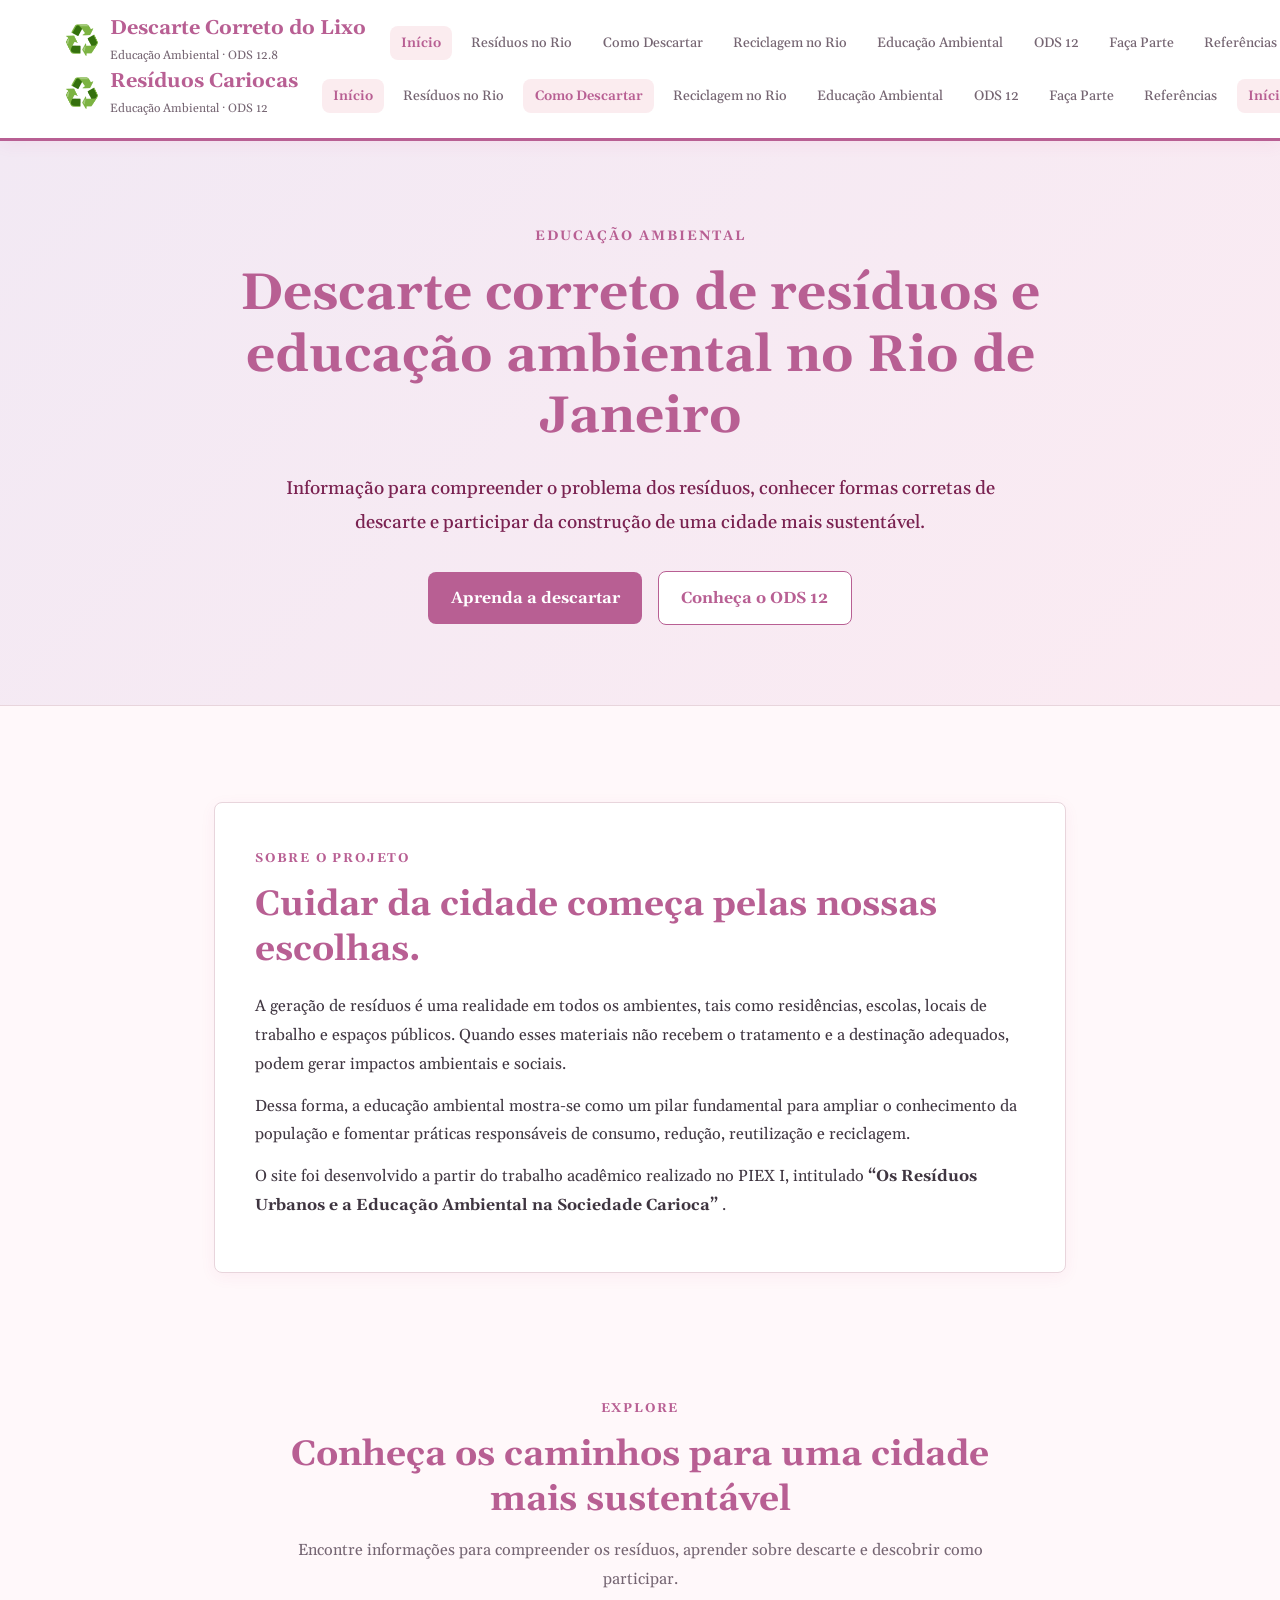
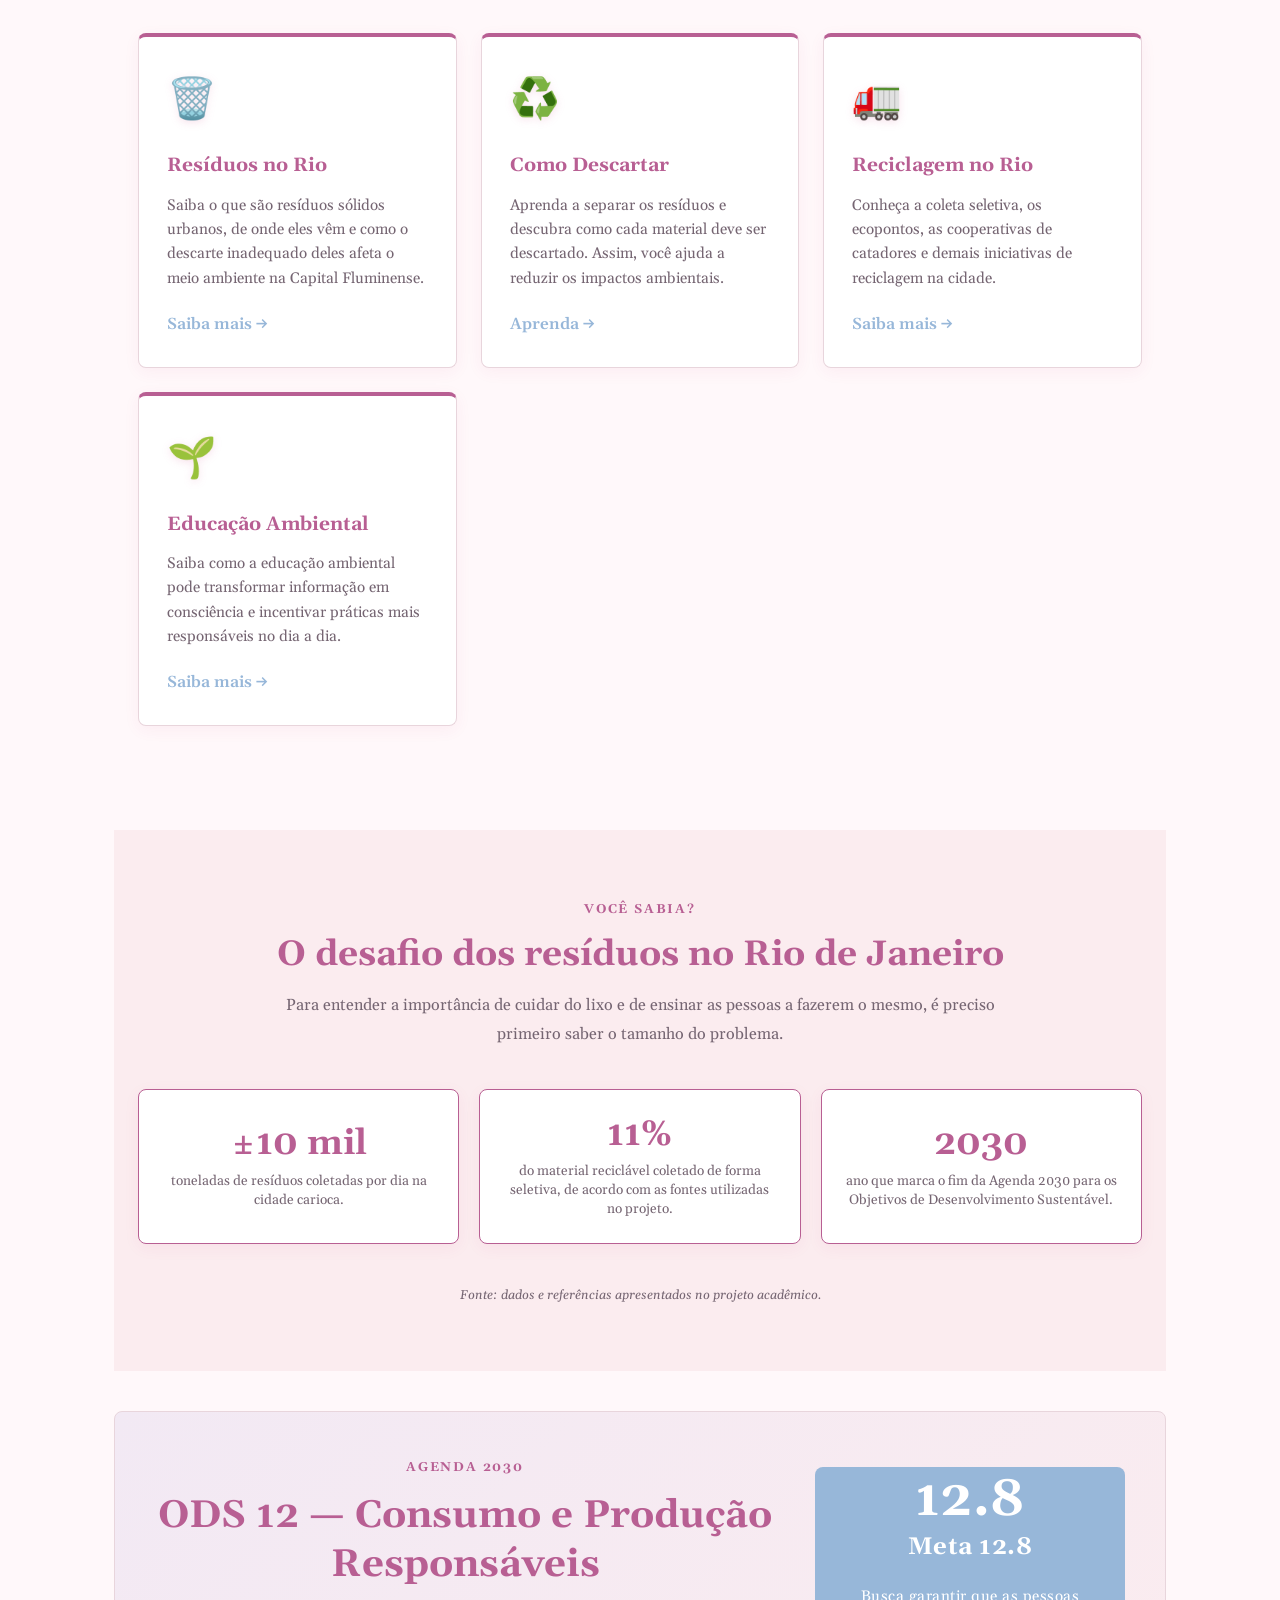
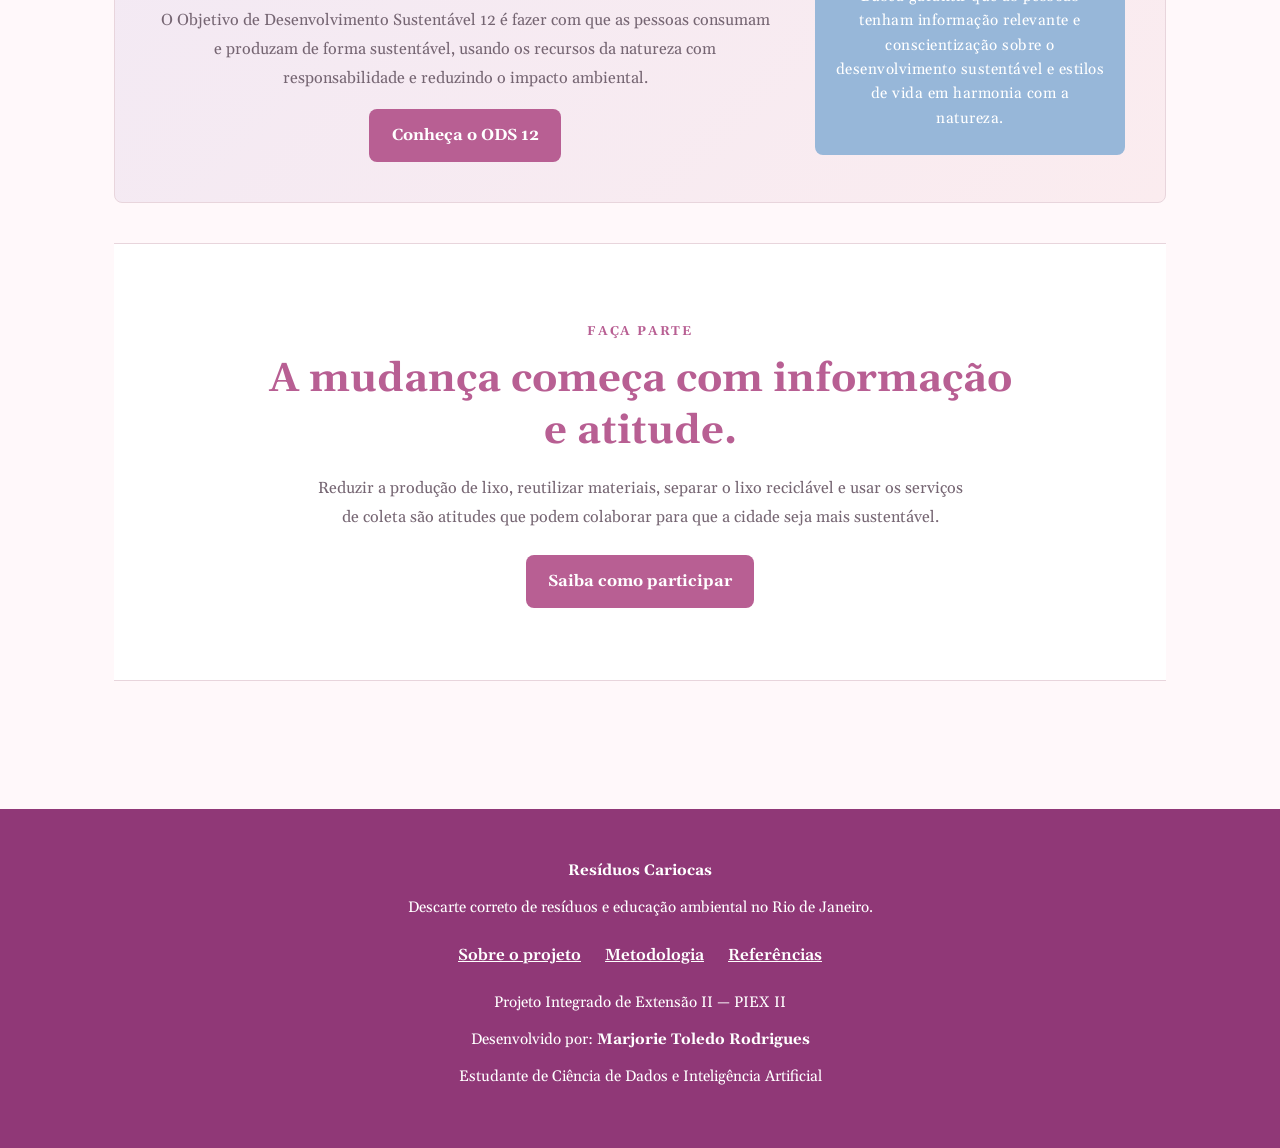
==== index.html @ 363b84ea "ok1" ====
<!DOCTYPE html>
<html lang="pt-BR">

<head>
  <meta charset="UTF-8">
  <meta name="viewport" content="width=device-width, initial-scale=1.0">

  <meta name="description"
        content="Resíduos Cariocas — informação, descarte correto, reciclagem e educação ambiental no Rio de Janeiro.">

  <title>Resíduos Cariocas | Início</title>

  <link href="https://fonts.googleapis.com/css2?family=Gelasio:ital,wght@0,400..700;1,400..700&display=swap"
        rel="stylesheet">

  <link rel="icon" type="image/png" href="favicon.png">
  <link rel="stylesheet" href="css/style.css">
</head>

<body>

  <!-- =========================
       CABEÇALHO
  ========================== -->

  <header>
  <div class="header-inner"> <!-- Essa div é obrigatória para o menu ficar na horizontal! -->
    <a href="index.html" class="logo">
      <span class="logo-icon">♻️</span>
      <div class="logo-text">
        <h1>Descarte Correto do Lixo</h1>
        <span>Educação Ambiental · ODS 12.8</span>
      </div>
    </a>
    <nav>
        <ul>
          <li><a href="index.html" class="ativo">Início</a></li>
          <li><a href="residuos-urbanos.html">Resíduos no Rio</a></li>
          <li><a href="descarte.html">Como Descartar</a></li>
          <li><a href="reciclagem-rj.html">Reciclagem no Rio</a></li>
          <li><a href="educacao-ambiental.html">Educação Ambiental</a></li>
          <li><a href="ods12.html">ODS 12</a></li>
          <li><a href="faca-parte.html">Faça Parte</a></li>
          <li><a href="referencias.html">Referências</a></li>
        </ul>
      </nav>
    </div>
  </div>

    <div class="header-inner">

      <a href="index.html" class="logo">

        <span class="logo-icon">♻️</span>

        <div class="logo-text">

          <h1>Resíduos Cariocas</h1>

          <span>
            Educação Ambiental · ODS 12
          </span>

        </div>

      </a>


      <nav>
        <ul>
          <li><a href="index.html" class="ativo">Início</a></li>
          <li><a href="residuos-urbanos.html">Resíduos no Rio</a></li>
          <li><a href="descarte.html" class="ativo">Como Descartar</a></li>
          <li><a href="reciclagem-rj.html">Reciclagem no Rio</a></li>
          <li><a href="educacao-ambiental.html">Educação Ambiental</a></li>
          <li><a href="ods12.html">ODS 12</a></li>
          <li><a href="faca-parte.html">Faça Parte</a></li>
          <li><a href="referencias.html">Referências</a></li>
          <li><a href="index.html" class="ativo">Início</a></li>
          <li><a href="residuos-urbanos.html">Resíduos no Rio</a></li>
          <li><a href="descarte.html">Como Descartar</a></li>
          <li><a href="reciclagem-rj.html">Reciclagem no Rio</a></li>
          <li><a href="educacao-ambiental.html">Educação Ambiental</a></li>
          <li><a href="ods12.html">ODS 12</a></li>
          <li><a href="faca-parte.html">Faça Parte</a></li>
          <li><a href="referencias.html">Referências</a></li>
        </ul>
      </nav>

    </div>
  </header>


  <!-- =========================
       HERO
  ========================== -->

  <section class="hero">

    <div class="hero-content">

      <span class="hero-label">
        EDUCAÇÃO AMBIENTAL
      </span>

      <h2>
        Descarte correto de resíduos
        e educação ambiental
        no Rio de Janeiro
      </h2>

      <p>
        Informação para compreender o problema dos resíduos,
        conhecer formas corretas de descarte e participar
        da construção de uma cidade mais sustentável.
      </p>

      <div class="hero-actions">

        <a href="descarte.html" class="botao">
          Aprenda a descartar
        </a>

        <a href="ods12.html" class="botao-secundario">
          Conheça o ODS 12
        </a>

      </div>

    </div>

  </section>


  <main>


    <!-- =========================
         APRESENTAÇÃO
    ========================== -->

 <section class="introducao">

  <div class="content-section">

    <span class="section-label">
      SOBRE O PROJETO
    </span>

    <h2>
      Cuidar da cidade começa pelas nossas escolhas.
    </h2>

    <p>
      A geração de resíduos é uma realidade em todos os ambientes, 
      tais como residências, escolas, locais de trabalho e espaços públicos. 
      Quando esses materiais não recebem o tratamento e a destinação adequados, 
      podem gerar impactos ambientais e sociais.
    </p>

    <p>
      Dessa forma, a educação ambiental mostra-se como um pilar fundamental para 
      ampliar o conhecimento da população e fomentar práticas responsáveis de consumo,
       redução, reutilização e reciclagem.
    </p>

    <p>
      O site foi desenvolvido a partir do trabalho acadêmico
      realizado no PIEX I, intitulado
      <strong>
        “Os Resíduos Urbanos e a Educação Ambiental na Sociedade Carioca”
      </strong>.
    </p>

  </div>

</section>


    <!-- =========================
         EXPLORE O SITE
    ========================== -->

    <section class="conteudos">

      <div class="section-heading">

        <span class="section-label">
          EXPLORE
        </span>

        <h2>
          Conheça os caminhos para uma cidade mais sustentável
        </h2>

        <p>
          Encontre informações para compreender os resíduos,
          aprender sobre descarte e descobrir como participar.
        </p>

      </div>


      <div class="cards">


        <!-- CARD 1 -->

        <article class="card">

          <div class="card-icon">
            🗑️
          </div>

          <h3>
            Resíduos no Rio
          </h3>

          <p>
            Saiba o que são resíduos sólidos urbanos, de onde eles vêm e como o 
            descarte inadequado deles afeta o meio ambiente na Capital Fluminense.
          </p>

          <a href="residuos-urbanos.html">
            Saiba mais →
          </a>

        </article>


        <!-- CARD 2 -->

        <article class="card">

          <div class="card-icon">
            ♻️
          </div>

          <h3>
            Como Descartar
          </h3>

          <p>
            Aprenda a separar os resíduos e descubra como cada material 
            deve ser descartado. Assim, você ajuda a reduzir os impactos 
            ambientais.
          </p>

          <a href="descarte.html">
            Aprenda →
          </a>

        </article>


        <!-- CARD 3 -->

        <article class="card">

          <div class="card-icon">
            🚛
          </div>

          <h3>
            Reciclagem no Rio
          </h3>

          <p>
            Conheça a coleta seletiva, os ecopontos, as cooperativas de 
            catadores e demais iniciativas de reciclagem na cidade.
          </p>

          <a href="reciclagem-rj.html">
            Saiba mais →
          </a>

        </article>


        <!-- CARD 4 -->

        <article class="card">

          <div class="card-icon">
            🌱
          </div>

          <h3>
            Educação Ambiental
          </h3>

          <p>
            Saiba como a educação ambiental pode transformar informação 
            em consciência e incentivar práticas mais responsáveis no dia a dia.
          </p>

          <a href="educacao-ambiental.html">
            Saiba mais →
          </a>

        </article>

      </div>

    </section>


    <!-- =========================
         VOCÊ SABIA?
    ========================== -->

    <section class="dados">

  <div class="section-heading">

    <span class="section-label">
      VOCÊ SABIA?
    </span>

    <h2>
      O desafio dos resíduos no Rio de Janeiro
    </h2>

    <p>
      Para entender a importância de cuidar do lixo e de ensinar as 
      pessoas a fazerem o mesmo, é preciso primeiro saber o tamanho do problema.
    </p>

  </div>


  <div class="info-grid">

    <div class="info-item">

      <span class="numero">
        ±10 mil
      </span>

      <span class="rotulo">
        toneladas de resíduos coletadas por dia
        na cidade carioca.
      </span>

    </div>


    <div class="info-item">

      <span class="numero">
        11%
      </span>

      <span class="rotulo">
        do material reciclável coletado de forma seletiva, 
        de acordo com as fontes utilizadas no projeto.
      </span>

    </div>


    <div class="info-item">

      <span class="numero">
        2030
      </span>

      <span class="rotulo">
        ano que marca o fim da Agenda 2030 para os Objetivos 
        de Desenvolvimento Sustentável.
      </span>

    </div>

  </div>


  <p class="fonte-dados">
    Fonte: dados e referências apresentados no projeto acadêmico.
  </p>

    </section>


    <!-- =========================
         ODS 12
    ========================== -->

    <section class="ods-section">

  <div class="ods-content">

    <div class="ods-text">

      <span class="section-label">
        AGENDA 2030
      </span>

      <h2>
        ODS 12 — Consumo e Produção Responsáveis
      </h2>

      <p>
        O Objetivo de Desenvolvimento Sustentável 12 é fazer com que as 
        pessoas consumam e produzam de forma sustentável, usando os recursos 
        da natureza com responsabilidade e reduzindo o impacto ambiental.
      </p>

      <a href="ods12.html" class="botao">
        Conheça o ODS 12
      </a>

    </div>


    <div class="ods-meta">

      <span class="numero-meta">
        12.8
      </span>

      <h3>
        Meta 12.8
      </h3>

      <p>
        Busca garantir que as pessoas tenham informação
        relevante e conscientização sobre o desenvolvimento
        sustentável e estilos de vida em harmonia com a natureza.
      </p>

    </div>

  </div>

    </section>


    <!-- =========================
         CHAMADA PARA AÇÃO
    ========================== -->

    <section class="chamada">

  <span class="section-label">
    FAÇA PARTE
  </span>

  <h2>
    A mudança começa com informação e atitude.
  </h2>

  <p>
    Reduzir a produção de lixo, reutilizar materiais, 
    separar o lixo reciclável e usar os serviços de coleta 
    são atitudes que podem colaborar para que a cidade seja mais sustentável.
  </p>

  <a href="faca-parte.html" class="botao">
    Saiba como participar
  </a>

    </section>


  </main>


  <!-- =========================
       RODAPÉ
  ========================== -->

  <footer id="rodape-marjorie-unidombosco">

    <p>
      <strong>Resíduos Cariocas</strong>
    </p>

    <p>
      Descarte correto de resíduos e educação ambiental
      no Rio de Janeiro.
    </p>

    <div class="footer-links">

      <a href="sobre.html">
        Sobre o projeto
      </a>

      <a href="metodologia.html">
        Metodologia
      </a>

      <a href="referencias.html">
        Referências
      </a>

    </div>

    <p>
      Projeto Integrado de Extensão II — PIEX II
    </p>

    <p>
      Desenvolvido por:
      <strong>Marjorie Toledo Rodrigues</strong>
    </p>

    <p>
      Estudante de Ciência de Dados e Inteligência Artificial
    </p>

  </footer>


</body>

</html>
---- css/style.css ----
/* Resíduos Cariocas — Educação Ambiental & ODS 12.8 */

:root {
  --bg-principal: #FFF8FA;          
  --bg-alternativo: #F5E9EE;        
  --rosa-suave: #FBECEF;            
  --branco: #ffffff;
  --texto-principal: #3F3540;        
  --texto-secundario: #756572;       
  --rosa-tech: #b85f93;              
  --azul-dados: #97b7d9;             
  --borda-suave: #E8D5DC;            
  --fonte: "Gelasio", "Times New Roman", Times, Georgia, serif;
  --sombra: 0 4px 16px rgba(209, 59, 125, 0.06); 
  --raio: 8px;                                   
}

/* ==========================================================================
   2. RESET GLOBAL & REGRAS TIPOGRÁFICAS
   ========================================================================== */
*, *::before, *::after {
  box-sizing: border-box;
  margin: 0;
  padding: 0;
}

html {
  scroll-behavior: smooth;
}

body, h1, h2, h3, h4, h5, h6, p, a, span, li, td, th, caption, strong {
  font-family: var(--fonte) !important;
  color: var(--texto-principal);
}

body {
  line-height: 1.8;
  background: var(--bg-principal);
}

/* ==========================================================================
   3. HEADER & NAVEGAÇÃO HORIZONTAL COLORIDA
   ========================================================================== */
header {
  background-color: var(--branco);
  padding: 1rem 0;
  position: sticky;
  top: 0;
  z-index: 1000;
  border-bottom: 3px solid var(--rosa-tech) !important; 
  box-shadow: var(--sombra);
  width: 100%;
}

.header-inner {
  max-width: 1200px;
  margin: 0 auto;
  padding: 0 1.5rem;
  display: flex !important;       
  flex-direction: row !important;  
  align-items: center !important;
  justify-content: space-between !important;
  gap: 1.5rem;
}

.logo {
  display: flex !important;
  flex-direction: row !important;
  align-items: center !important;
  gap: 0.6rem;
  text-decoration: none;
  flex-shrink: 0;                  
}

.logo-icon {
  font-size: 1.8rem;
  line-height: 1;
}

.logo-text h1 {
  font-size: 1.25rem;
  font-weight: 700;
  line-height: 1.2;
  margin: 0;
  color: var(--rosa-tech) !important;
}

.logo-text span {
  font-size: 0.75rem;
  color: var(--texto-secundario) !important;
  margin: 0;
}

nav ul {
  list-style: none !important;
  display: flex !important;        
  flex-direction: row !important;  
  align-items: center !important;
  flex-wrap: nowrap !important;    
  gap: 0.5rem;                     
}

nav a {
  text-decoration: none !important;
  font-weight: 500;
  font-size: 0.85rem;              
  color: var(--texto-secundario) !important;
  padding: 0.5rem 0.7rem;
  border-radius: var(--raio);
  white-space: nowrap !important;  
  transition: all 0.2s ease-in-out;
}

nav a:hover, nav a.ativo {
  color: var(--rosa-tech) !important;
  background-color: var(--rosa-suave) !important; 
  font-weight: 600;
}

/* ==========================================================================
   4. HERO GRADIENTE & ESTRUTURA PRINCIPAL
   ========================================================================== */
.hero {
  /* Mescla um fundo rosa translúcido com a foto da praia poluída */
  background: linear-gradient(
    rgba(242, 233, 244, 0.85), 
    rgba(251, 235, 242, 0.85)
  ), url('../hero.jpg') center/cover no-repeat;
  border-bottom: 1px solid var(--borda-suave);
  padding: 5rem 1.5rem;
  text-align: center;
}
/* Ajuste de contraste e legibilidade para a seção Hero */
section.hero.hero-educacao h2 {
    color: var(--rosa-tech) !important;
    -webkit-text-fill-color: var(--rosa-tech) !important;
    text-shadow: none !important;
    filter: none !important;
}

section.hero.hero-educacao p,
section.hero.hero-educacao span {
    color: #8C3061 !important; /* Tom framboesa escuro, mais alegre e nítido */
    -webkit-text-fill-color: #8C3061 !important;
    text-shadow: none !important;
    filter: none !important; /* Remove o sombreado fantasma */
    font-size: 1.15rem !important;
    font-weight: 500 !important;
    margin-top: 15px !important;
}

/* Ajustes de tamanho e espaçamento para o parágrafo secundário */
section.hero.hero-educacao p {
    font-size: 1.25rem !important;
    font-weight: 600 !important; /* Deixa a letra mais espessa/negrito para destacar no fundo */
    text-shadow: 2px 2px 4px rgba(0, 0, 0, 0.9) !important; /* Sombra projetada mais forte */
    margin-top: 20px !important;
}

.hero h2 {
  color: var(--rosa-tech) !important;
  font-size: clamp(2rem, 4.5vw, 3rem);
  line-height: 1.2;
  max-width: 850px;
  margin: 0 auto 1.5rem;
}


.hero p {
  max-width: 760px;
  margin: 0 auto 2.2rem;
  color: var(--texto-secundario) !important;
  font-size: 1.08rem;
  line-height: 1.8;
}

section.hero p {
  text-shadow: none !important;
  color: #7A2251 !important;
  -webkit-text-fill-color: #7A2251 !important;
  font-size: 1.15rem !important;
  font-weight: 500 !important;
}

.ods-badge {
  display: inline-flex;
  align-items: center;
  gap: 0.5rem;
  background: var(--branco);
  color: var(--azul-dados) !important;
  padding: 0.5rem 1.25rem;
  border-radius: var(--raio);
  font-weight: 600;
  font-size: 0.9rem;
  box-shadow: var(--sombra);
  border: 1px solid var(--rosa-tech); 
}

/* Layout */
main {
  max-width: 1100px;
  margin: 0 auto;
  padding: 2.5rem 1.5rem 4rem;
}

.page-title {
  font-size: clamp(1.5rem, 3vw, 2rem);
  color: var(--rosa-tech) !important;
  margin-bottom: 0.5rem;
  border-left: 5px solid var(--azul-dados) !important; 
  padding-left: 1rem;
}

.page-subtitle {
  color: var(--texto-secundario) !important;
  margin-bottom: 2rem;
  font-size: 1.05rem;
  font-style: italic;
}

/* ==========================================================================
   5. CARDS GERAIS COLORIDOS
   ========================================================================== */
.cards {
  display: grid !important;
  grid-template-columns: repeat(auto-fit, minmax(240px, 1fr)) !important;
  gap: 1.5rem !important;
  margin: 2.5rem 0 !important;
}

.card {
  background-color: var(--branco) !important;
  border-radius: var(--raio) !important;
  padding: 1.75rem !important;
  box-shadow: var(--sombra) !important;
  border: 1px solid var(--borda-suave) !important;
  border-top: 4px solid var(--rosa-tech) !important; 
  display: flex !important;
  flex-direction: column !important;
  justify-content: space-between !important;
  transition: transform 0.2s ease, box-shadow 0.2s ease !important;
}

.card:hover {
  transform: translateY(-4px) !important;
  box-shadow: 0 8px 24px rgba(209, 59, 125, 0.12) !important; 
}

.card-icon {
  font-size: 2.5rem !important;
  margin-bottom: 0.75rem !important;
  display: block !important;
  filter: drop-shadow(0 2px 4px rgba(209, 59, 125, 0.15));
}

.card h3 {
  color: var(--rosa-tech) !important;
  margin-bottom: 0.6rem !important;
  font-size: 1.2rem !important;
  font-weight: 700 !important;
}

.card p {
  font-size: 0.95rem !important;
  margin-bottom: 1.2rem !important;
  color: var(--texto-secundario) !important;
  line-height: 1.6 !important;
}

.card a {
  color: var(--azul-dados) !important;
  font-weight: 600 !important;
  text-decoration: none !important;
  margin-top: auto !important; 
}

.card a:hover {
  text-decoration: underline !important;
}

.content-section {
  background-color: var(--branco) !important;
  border-radius: var(--raio) !important;
  padding: 2.5rem !important;
  margin-bottom: 2.5rem !important;
  box-shadow: var(--sombra) !important;
  border: 1px solid var(--borda-suave) !important;
}

.content-section:nth-of-type(even) {
  background-color: var(--rosa-suave) !important; 
}

.content-section h3 {
  color: var(--azul-dados) !important; 
  margin: 1.5rem 0 0.75rem !important;
  font-size: 1.25rem !important;
  font-weight: 700 !important;
}

.content-section h3:first-child {
  margin-top: 0 !important;
}

.content-section p, .content-section li {
  margin-bottom: 0.8rem !important;
  color: var(--texto-principal) !important;
}

.content-section ul, .content-section ol {
  margin-left: 1.5rem !important;
  margin-bottom: 1rem !important;
}

.highlight-box {
  background: linear-gradient(90deg, var(--bg-alternativo) 0%, var(--branco) 100%) !important;
  border-left: 4px solid var(--rosa-tech) !important;
  padding: 1.25rem 1.5rem !important;
  border-radius: 0 var(--raio) var(--raio) 0 !important;
  margin: 1.5rem 0 !important;
  font-style: italic !important;
}

.highlight-box strong {
  color: var(--rosa-tech) !important;
}

/* ==========================================================================
   6. PAINÉIS DE CIÊNCIA DE DADOS (info-grid)
   ========================================================================== */
.info-grid {
  display: grid !important;
  grid-template-columns: repeat(auto-fit, minmax(220px, 1fr)) !important;
  gap: 1.25rem !important;
  margin: 2.5rem 0 !important;
}

.info-item {
  background-color: var(--branco) !important;
  padding: 1.5rem !important;
  border-radius: var(--raio) !important;
  border: 1px solid var(--rosa-tech) !important; 
  box-shadow: var(--sombra) !important;
  text-align: center !important;
  display: flex !important;
  flex-direction: column !important;
  justify-content: center !important;
}

.info-item .numero {
  font-size: 2.2rem !important;
  font-weight: 700 !important;
  color: var(--rosa-tech) !important; 
  display: block !important;
  line-height: 1.2 !important;
  margin-bottom: 0.4rem !important;
}

.info-item .rotulo {
  font-size: 0.85rem !important;
  color: var(--texto-secundario) !important;
  line-height: 1.4 !important;
}

.ods-section {
  background: linear-gradient(135deg, #f2e9f4 0%, var(--rosa-suave) 100%) !important;
  color: var(--texto-principal) !important;
  border: 1px solid var(--borda-suave) !important;
  border-radius: var(--raio) !important;
  padding: 2.5rem !important;
  margin: 2.5rem 0 !important;
  text-align: center !important;
}

.ods-section h3 {
  color: var(--rosa-tech) !important;
  font-size: 1.5rem !important;
  margin-bottom: 1rem !important;
  font-weight: 700 !important;
}

.ods-section p {
  max-width: 700px !important;
  margin: 0 auto 1rem !important;
  color: var(--texto-secundario) !important;
}

.ods-meta {
  display: inline-block !important;
  background-color: var(--azul-dados) !important; 
  color: var(--branco) !important;        
  padding: 0.5rem 1.25rem !important;
  border-radius: var(--raio) !important;  
  font-weight: 700 !important;
  font-size: 0.9rem !important;
  letter-spacing: 0.5px !important;
  margin-top: 0.5rem !important;
}

/* ==========================================================================
   7. COMPONENTES ACADÊMICOS AVANÇADOS
   ========================================================================== */
.secao-academica {
  padding: 40px 0;
  max-width: 100%;
}

.secao-academica h2 {
  color: var(--rosa-tech) !important;
  font-size: 1.5rem;
  border-bottom: 1px solid var(--borda-academica);
  padding-bottom: 8px;
  margin-bottom: 15px;
}

.secao-academica p {
  text-align: justify;
  text-indent: 2em;
}

.tabela-container { margin: 25px 0; }

table {
  width: 100%;
  border-collapse: collapse;
 background-color: var(--branco);
  box-shadow: var(--sombra);
  border: 1px solid var(--borda-suave);
}

caption {
  font-style: italic;
  text-align: left;
  margin-bottom: 8px;
  font-size: 0.9rem;
  color: var(--texto-secundario) !important;
}

th {
  background-color: var(--rosa-tech) !important;
  color: var(--branco) !important;
  padding: 12px 15px;
  font-size: 0.9rem;
  text-transform: uppercase;
}

td {
  padding: 12px 15px;
  border-bottom: 1px solid var(--borda-suave);
  font-size: 0.95rem;
}

tr:nth-child(even) { 
  background-color: var(--bg-principal); 
}

.fonte-academica {
  display: block;
  font-size: 0.85rem;
  color: var(--texto-secundario) !important;
  margin-top: 8px;
  font-style: italic;
}

.cards-intervencao {
  display: grid;
  grid-template-columns: repeat(auto-fit, minmax(250px, 1fr));
  gap: 20px;
  margin-top: 25px;
}

.card-proposta {
  background-color: var(--branco);
  border: 1px solid var(--borda-suave);
  border-top: 4px solid var(--azul-dados) !important;
  padding: 22px;
  border-radius: var(--raio);
  position: relative;
  box-shadow: var(--sombra);
}

.card-numero {
  font-size: 2.2rem;
  font-weight: 800;
  color: rgba(16, 102, 204, 0.12) !important;
  position: absolute;
  top: 10px;
  right: 15px;
  user-select: none;
}

.card-proposta h4, 
.card-proposta h3 {
  color: var(--rosa-tech) !important;
  font-size: 1.15rem;
  font-weight: 700;
  margin-top: 0;
  margin-bottom: 10px;
  line-height: 1.3;
}

.card-proposta p {
  color: var(--texto-secundario) !important;
  font-size: 0.95rem;
  text-indent: 0;
  line-height: 1.6;
  margin: 0;
}

/* ==========================================================================
   8. MATRIZ DE LIXEIRAS COM IMAGENS (Visual Clean Otimizado)
   ========================================================================== */
.lixeiras-container-tech {
  display: grid;
  grid-template-columns: repeat(auto-fit, minmax(280px, 1fr));
  gap: 1.25rem;
  margin: 2rem 0;
}

.card-lixeira {
  background-color: var(--branco);
  border: 1px solid var(--borda-suave);
  border-radius: var(--raio);
  padding: 1.25rem;
  box-shadow: var(--sombra);
  transition: all 0.2s ease-in-out;
}

.card-lixeira:hover {
  transform: translateY(-3px);
  box-shadow: 0 6px 16px rgba(162, 75, 122, 0.06);
}

.lixeira-corpo {
  display: flex;
  align-items: center;
  justify-content: space-between;
  gap: 1rem;
  width: 100%;
}

.lixeira-texto {
  display: flex;
  flex-direction: column;
  gap: 0.4rem;
  flex: 1;
}

.lixeira-header {
  display: flex;
  align-items: center;
  gap: 0.6rem;
}

.lixeira-header h4 {
  font-size: 1.1rem;
  font-weight: 700;
  margin: 0;
  color: var(--texto-principal) !important;
}

.lixeira-descricao {
  font-size: 0.9rem;
  line-height: 1.5;
  color: var(--texto-secundario) !important;
  margin: 0;
}

.badge-cor {
  width: 12px;
  height: 12px;
  border-radius: 50%;
  display: inline-block;
  flex-shrink: 0;
}

.lixeira-img {
  width: 45px;
  height: 45px;
  object-fit: contain;
  flex-shrink: 0;
}

/* Cores das Bordas Laterais de Metadados Mapeados */
.border-vermelha   { border-left: 5px solid #c1121f !important; }
.bg-vermelha       { background-color: #c1121f; }

.border-verde      { border-left: 5px solid #19583c !important; }
.bg-verde          { background-color: #19583c; }

.border-amarela    { border-left: 5px solid #e0c21b !important; }
.bg-amarela        { background-color: #f4de63; }

.border-azul       { border-left: 5px solid #0076b6 !important; }
.bg-azul           { background-color: #0076b6; }

.border-marrom     { border-left: 5px solid #463024 !important; }
.bg-marrom         { background-color: #463024; }

.border-laranja    { border-left: 5px solid #fc5f21 !important; }
.bg-laranja        { background-color: #fc5f21; }

.border-infectante { border-left: 5px solid #9e9ba6 !important; }
.bg-infectante     { background-color: #d1ced7; }

.border-nao        { border-left: 5px solid #495057 !important; }
.bg-nao            { background-color: #adb5bd; }

/* ==========================================================================
   9. REFERÊNCIAS E SUPER RODAPÉ (Contraste Máximo)
   ========================================================================== */
.referencias-abnt ul { 
  list-style: none !important; 
  padding: 0; 
  margin: 20px 0; 
}

.referencias-abnt li {
  font-size: 0.95rem;
  line-height: 1.5;
  text-align: left;
  margin-bottom: 1.5rem;
  color: var(--texto-principal) !important;
}

body footer, 
html body footer, 
main + footer, 
div + footer, 
footer, 
footer p, 
footer p *, 
footer a, 
footer strong {
  color: #ffffff !important;
  -webkit-text-fill-color: #ffffff !important;
}

footer {
  background-color: var(--rosa-tech) !important;
  text-align: center;
  padding: 3rem 1.5rem;
  margin-top: 4rem;
  width: 100%;
  display: block;
}

footer p { 
  font-size: 0.95rem !important; 
  margin-bottom: 0.6rem !important; 
}

footer a { 
  text-decoration: underline !important; 
  font-weight: 600; 
  display: inline-block; 
}

footer a:hover { 
  opacity: 0.85 !important; 
}

/* ==========================================================================
   10. RESPONSIVIDADE E ADAPTAÇÃO DE DISPOSITIVOS
   ========================================================================== */
@media (max-width: 992px) {
  .header-inner { 
    flex-direction: column !important; 
    text-align: center; 
    gap: 1rem; 
  }
  
  nav ul { 
    flex-wrap: wrap !important; 
    justify-content: center !important; 
    gap: 0.5rem; 
  }
}

@media (max-width: 600px) {
  .hero { 
    padding: 3rem 1rem; 
  }
  
  .content-section { 
    padding: 1.5rem; 
  }
}
/* ==========================================================================
   BLINDAGEM DO RODAPÉ CONJUNTO (Marjorie - Unidombosco)
   ========================================================================== */
#rodape-marjorie-unidombosco {
  background-color: #903877 !important; /* Seu Rosa Magenta Digital de destaque <3 */
  text-align: center !important;
  padding: 3rem 1.5rem !important;
  margin-top: 4rem !important;
  width: 100% !important;
  display: block !important;
  clear: both !important;
  box-sizing: border-box !important;
}

/* Força absolutamente todos os textos internos a ficarem brancos e legíveis */
#rodape-marjorie-unidombosco,
#rodape-marjorie-unidombosco p,
#rodape-marjorie-unidombosco strong,
#rodape-marjorie-unidombosco a,
#rodape-marjorie-unidombosco * {
  color: #ffffff !important;
  -webkit-text-fill-color: #ffffff !important;
  font-family: "Gelasio", "Times New Roman", serif !important;
}

#rodape-marjorie-unidombosco p.linha-footer {
  font-size: 0.95rem !important;
  margin-bottom: 0.6rem !important;
  line-height: 1.4 !important;
}

#rodape-marjorie-unidombosco a {
  text-decoration: underline !important;
  font-weight: 600 !important;
  display: inline-block !important;
}

#rodape-marjorie-unidombosco a:hover {
  opacity: 0.85 !important;
}
/* ========================= HERO ========================= */

.hero {
  background: linear-gradient(
    135deg,
    #f2e9f4 0%,
    #fbebf2 100%
  );

  border-bottom: 1px solid var(--borda-suave);

  padding: 5rem 1.5rem;

  text-align: center;
}

.hero-content {
  max-width: 850px;
  margin: 0 auto;
}

.hero-label {
  display: inline-block;

  color: var(--rosa-tech);

  font-size: 0.85rem;
  font-weight: 700;

  letter-spacing: 2px;

  margin-bottom: 1rem;
}

.hero h2 {
  color: var(--rosa-tech) !important;

  font-size: clamp(2rem, 5vw, 3.2rem);

  line-height: 1.2;

  max-width: 850px;

  margin: 0 auto 1.5rem;
}

.hero p {
  max-width: 720px;

  margin: 0 auto 2rem;

  color: var(--texto-secundario) !important;

  font-size: 1.1rem;
}


/* =========================
   BOTÕES
========================= */

.hero-actions {
  display: flex;

  justify-content: center;

  align-items: center;

  gap: 1rem;

  flex-wrap: wrap;
}

.botao {
  display: inline-block;

  background-color: var(--rosa-tech);

  color: var(--branco) !important;

  padding: 0.75rem 1.4rem;

  border-radius: var(--raio);

  font-weight: 700;

  text-decoration: none;

  transition: all 0.2s ease;
}

.botao:hover {
  background-color: #a94f83;

  transform: translateY(-2px);

  box-shadow: var(--sombra);
}

.botao-secundario {
  display: inline-block;

  background-color: var(--branco);

  color: var(--rosa-tech) !important;

  padding: 0.75rem 1.4rem;

  border-radius: var(--raio);

  border: 1px solid var(--rosa-tech);

  font-weight: 700;

  text-decoration: none;

  transition: all 0.2s ease;
}

.botao-secundario:hover {
  background-color: var(--rosa-suave);

  transform: translateY(-2px);
}


/* =========================
   INTRODUÇÃO
========================= */

.introducao {
  max-width: 900px;

  margin: 0 auto;

  padding: 3.5rem 1.5rem 1rem;
}

.introducao .content-section {
  margin-bottom: 0;
}

.section-label {
  display: inline-block;

  color: var(--rosa-tech);

  font-size: 0.8rem;

  font-weight: 700;

  letter-spacing: 1.8px;

  margin-bottom: 0.7rem;
}

.introducao h2 {
  color: var(--rosa-tech);

  font-size: clamp(1.6rem, 3vw, 2.2rem);

  line-height: 1.3;

  margin-bottom: 1.2rem;
}


/* =========================
   SEÇÕES
========================= */

.conteudos,
.dados {
  max-width: 1100px;

  margin: 0 auto;

  padding: 4rem 1.5rem;
}

.section-heading {
  text-align: center;

  max-width: 750px;

  margin: 0 auto 2.5rem;
}

.section-heading h2 {
  color: var(--rosa-tech);

  font-size: clamp(1.6rem, 3vw, 2.2rem);

  line-height: 1.3;

  margin-bottom: 0.8rem;
}

.section-heading p {
  color: var(--texto-secundario);

  font-size: 1rem;
}


/* =========================
   CARDS — NOVA INÍCIO
========================= */

.cards {
  display: grid;

  grid-template-columns: repeat(
    4,
    minmax(0, 1fr)
  );

  gap: 1.5rem;

  margin: 0;
}

.card {
  min-height: 310px;
}

.card-icon {
  font-size: 2.5rem;

  margin-bottom: 0.8rem;
}

.card h3 {
  color: var(--rosa-tech) !important;
}

.card p {
  flex-grow: 1;
}


/* =========================
   DADOS
========================= */

.dados {
  background-color: var(--rosa-suave);

  max-width: none;

  padding-left: max(
    1.5rem,
    calc((100% - 1100px) / 2)
  );

  padding-right: max(
    1.5rem,
    calc((100% - 1100px) / 2)
  );
}

.dados .section-heading {
  margin-bottom: 2rem;
}

.fonte-dados {
  text-align: center;

  color: var(--texto-secundario);

  font-size: 0.8rem;

  font-style: italic;

  margin-top: 1rem;
}


/* =========================
   ODS 12
========================= */

.ods-section {
  max-width: 1100px;

  margin: 4rem auto;

  padding: 2.5rem 1.5rem;

  background: linear-gradient(
    135deg,
    #f2e9f4 0%,
    var(--rosa-suave) 100%
  );

  border: 1px solid var(--borda-suave);

  border-radius: var(--raio);
}

.ods-content {
  display: grid;

  grid-template-columns: 2fr 1fr;

  gap: 2.5rem;

  align-items: center;
}

.ods-text h2 {
  color: var(--rosa-tech);

  font-size: clamp(1.7rem, 3vw, 2.4rem);

  line-height: 1.3;

  margin-bottom: 1rem;
}

.ods-text p {
  color: var(--texto-secundario);

  max-width: 700px;

  margin-bottom: 1.5rem;
}

/* =========================
   CARD META 12.8 — CONTRASTE
========================= */

.ods-meta p {
  color: #ffffff !important;
  font-size: 0.95rem;
  font-weight: 400;
  line-height: 1.6;
}

.ods-meta .numero-meta {
  color: #ffffff !important;
  font-size: 3.2rem;
  font-weight: 700;
  line-height: 1;
  margin-bottom: 0.6rem;
}

.ods-meta h3 {
  color: #ffffff !important;
  font-size: 1.4rem;
  font-weight: 700;
  margin-bottom: 0.8rem;
}

.ods-meta p {
  color: #ffffff !important;
}


/* =========================
   CHAMADA PARA AÇÃO
========================= */

.chamada {
  text-align: center;

  padding: 4.5rem 1.5rem;

  background-color: var(--branco);

  border-top: 1px solid var(--borda-suave);

  border-bottom: 1px solid var(--borda-suave);
}

.chamada h2 {
  color: var(--rosa-tech);

  font-size: clamp(1.7rem, 4vw, 2.5rem);

  line-height: 1.3;

  max-width: 750px;

  margin: 0 auto 1rem;
}

.chamada p {
  color: var(--texto-secundario);

  max-width: 650px;

  margin: 0 auto 1.5rem;
}


/* =========================
   LINKS DO RODAPÉ
========================= */

.footer-links {
  display: flex;

  justify-content: center;

  flex-wrap: wrap;

  gap: 1.5rem;

  margin: 1.2rem 0;
}

.footer-links a {
  color: var(--branco) !important;

  text-decoration: underline;
}


/* =========================
   RESPONSIVIDADE
========================= */

@media (max-width: 992px) {

  .cards {
    grid-template-columns: repeat(2, 1fr);
  }

  .ods-content {
    grid-template-columns: 1fr;
  }

}


@media (max-width: 600px) {

  .hero {
    padding: 3.5rem 1rem;
  }

  .hero h2 {
    font-size: 2rem;
  }

  .hero p {
    font-size: 1rem;
  }

  .cards {
    grid-template-columns: 1fr;
  }

  .introducao,
  .conteudos,
  .dados {
    padding-left: 1rem;
    padding-right: 1rem;
  }

  .ods-section {
    margin: 2rem 1rem;
  }

  .hero-actions {
    flex-direction: column;
  }

  .botao,
  .botao-secundario {
    width: 100%;
    max-width: 300px;
  }

}
/* =========================
   DESTAQUE — RESÍDUO X REJEITO
}
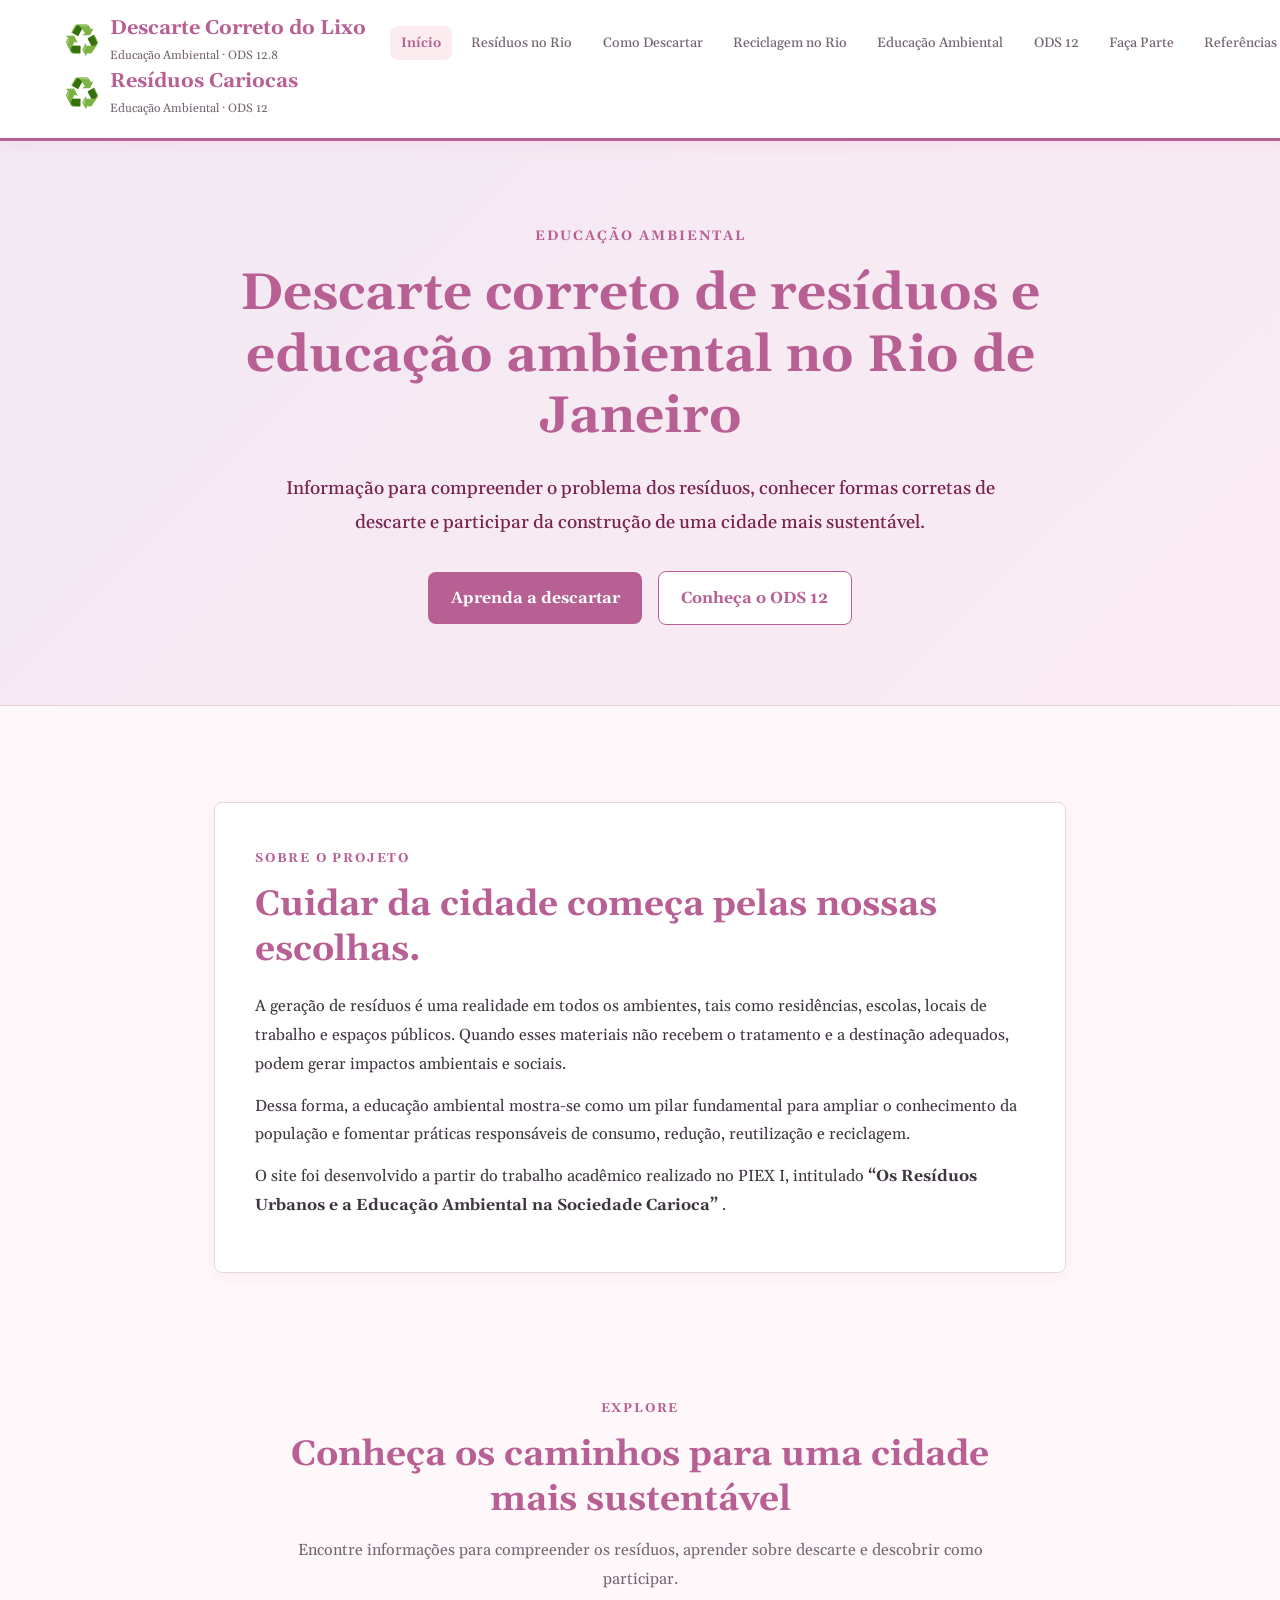
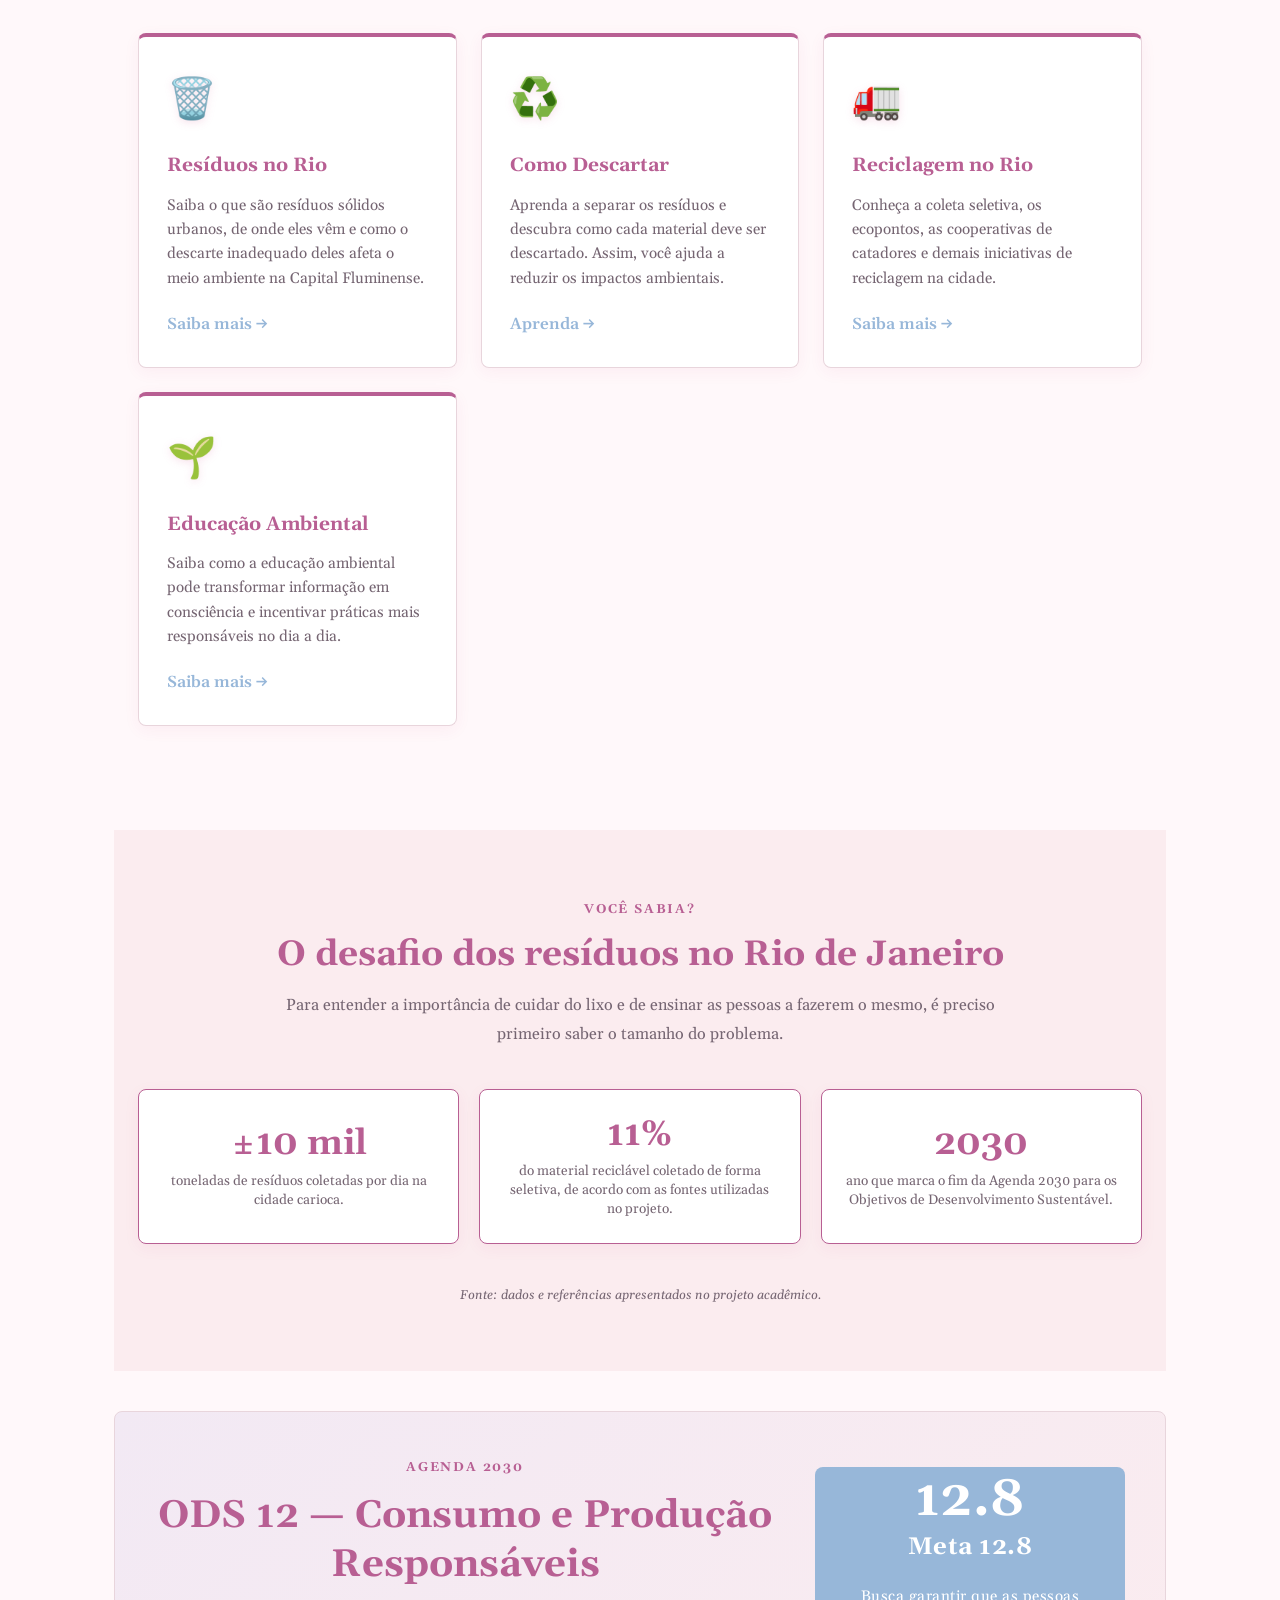
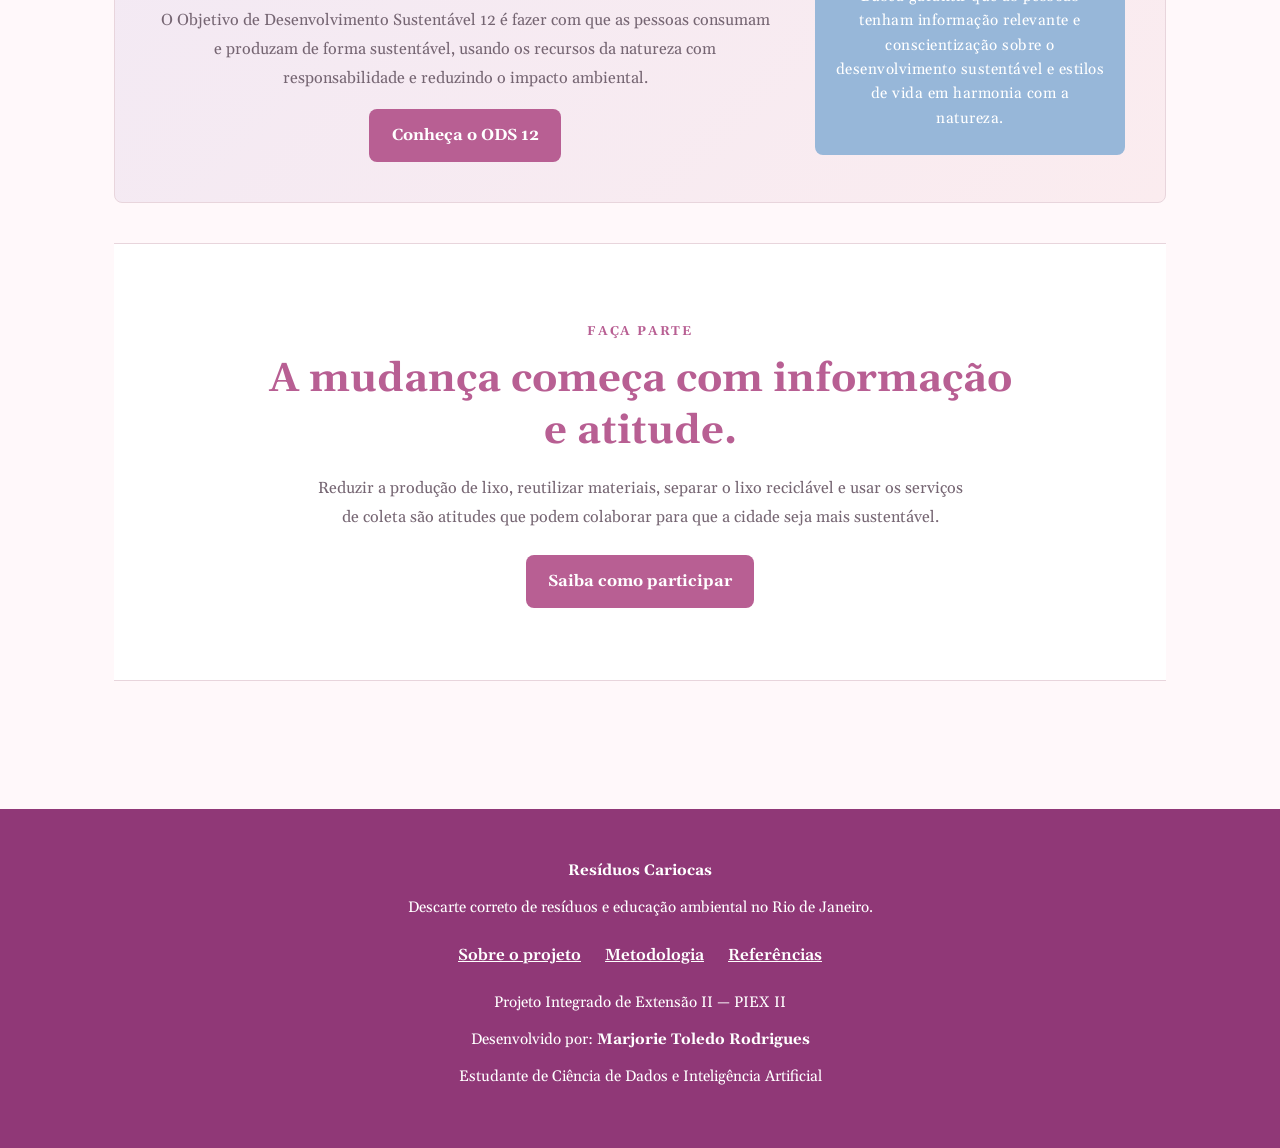
==== commit 63fcff7d: "Update index.html" ====
--- a/index.html
+++ b/index.html
@@ -64,29 +64,6 @@
         </div>
 
       </a>
-
-
-      <nav>
-        <ul>
-          <li><a href="index.html" class="ativo">Início</a></li>
-          <li><a href="residuos-urbanos.html">Resíduos no Rio</a></li>
-          <li><a href="descarte.html" class="ativo">Como Descartar</a></li>
-          <li><a href="reciclagem-rj.html">Reciclagem no Rio</a></li>
-          <li><a href="educacao-ambiental.html">Educação Ambiental</a></li>
-          <li><a href="ods12.html">ODS 12</a></li>
-          <li><a href="faca-parte.html">Faça Parte</a></li>
-          <li><a href="referencias.html">Referências</a></li>
-          <li><a href="index.html" class="ativo">Início</a></li>
-          <li><a href="residuos-urbanos.html">Resíduos no Rio</a></li>
-          <li><a href="descarte.html">Como Descartar</a></li>
-          <li><a href="reciclagem-rj.html">Reciclagem no Rio</a></li>
-          <li><a href="educacao-ambiental.html">Educação Ambiental</a></li>
-          <li><a href="ods12.html">ODS 12</a></li>
-          <li><a href="faca-parte.html">Faça Parte</a></li>
-          <li><a href="referencias.html">Referências</a></li>
-        </ul>
-      </nav>
-
     </div>
   </header>
 
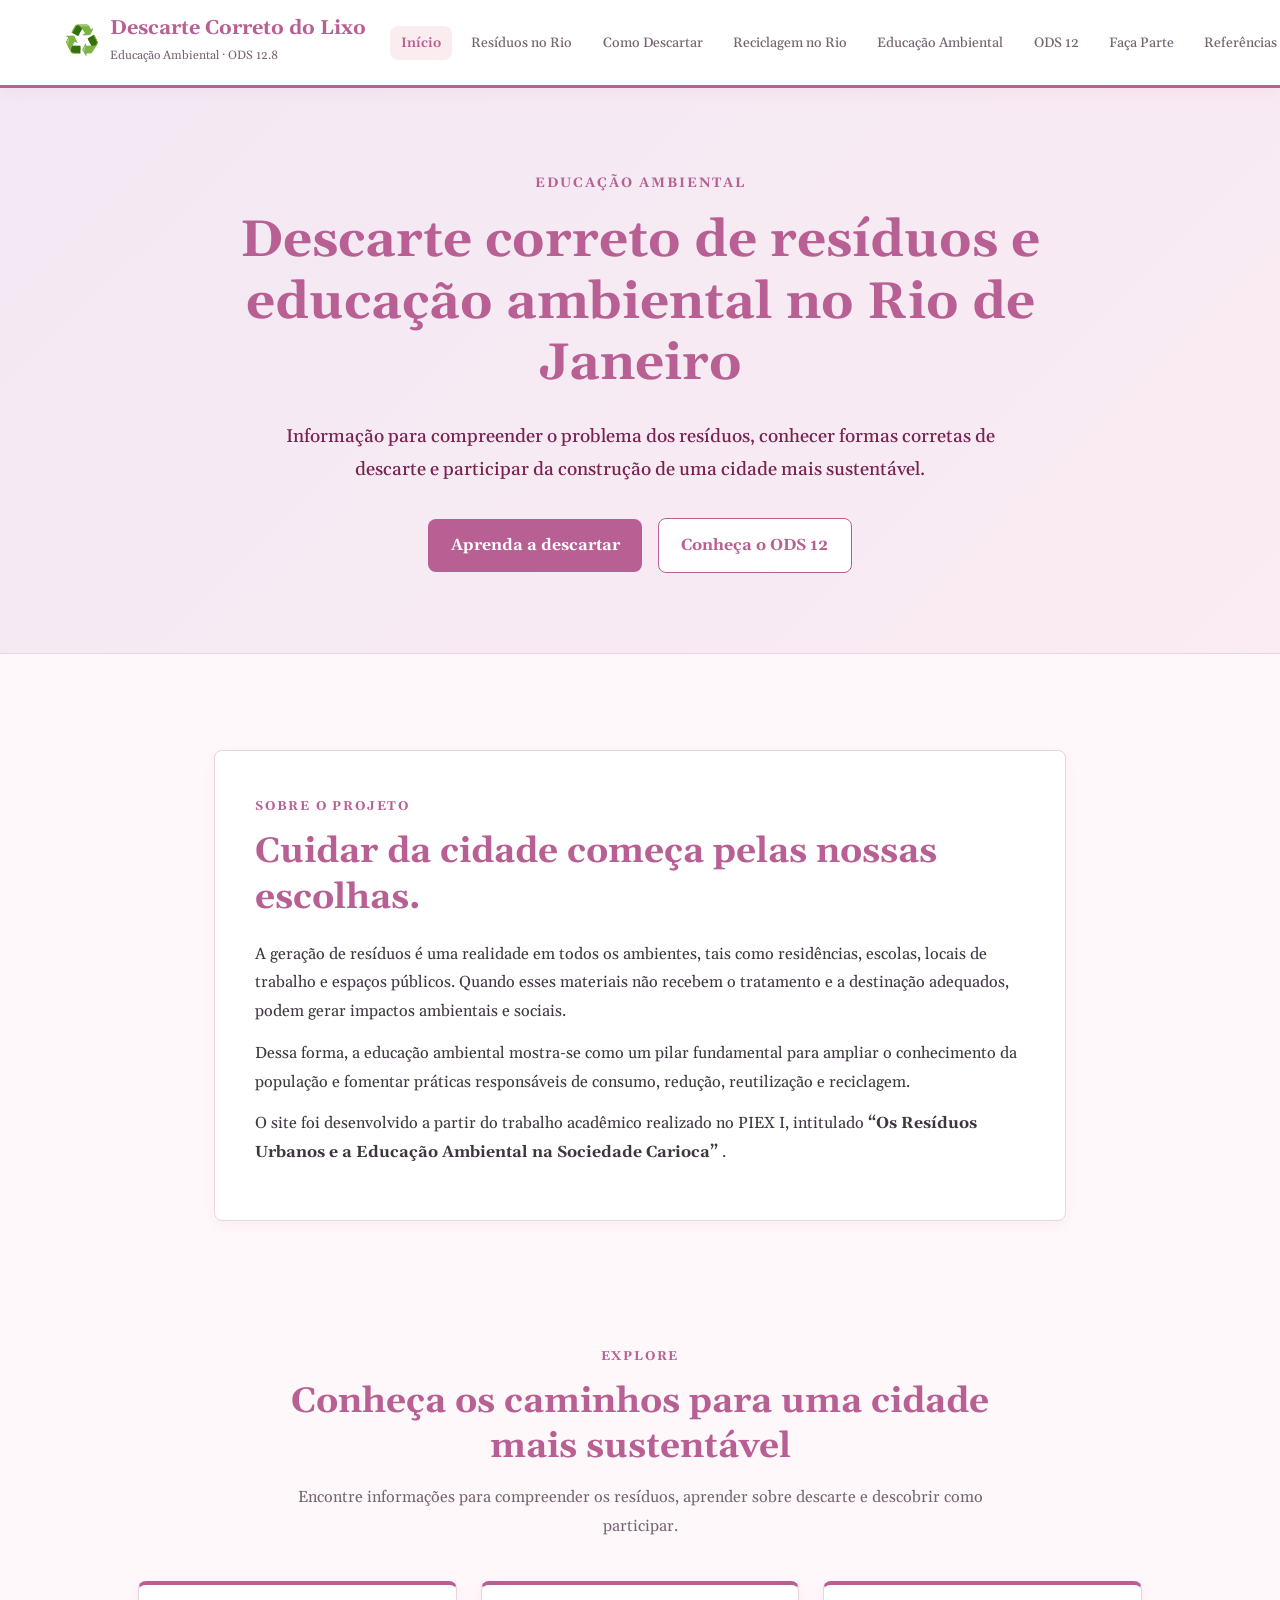
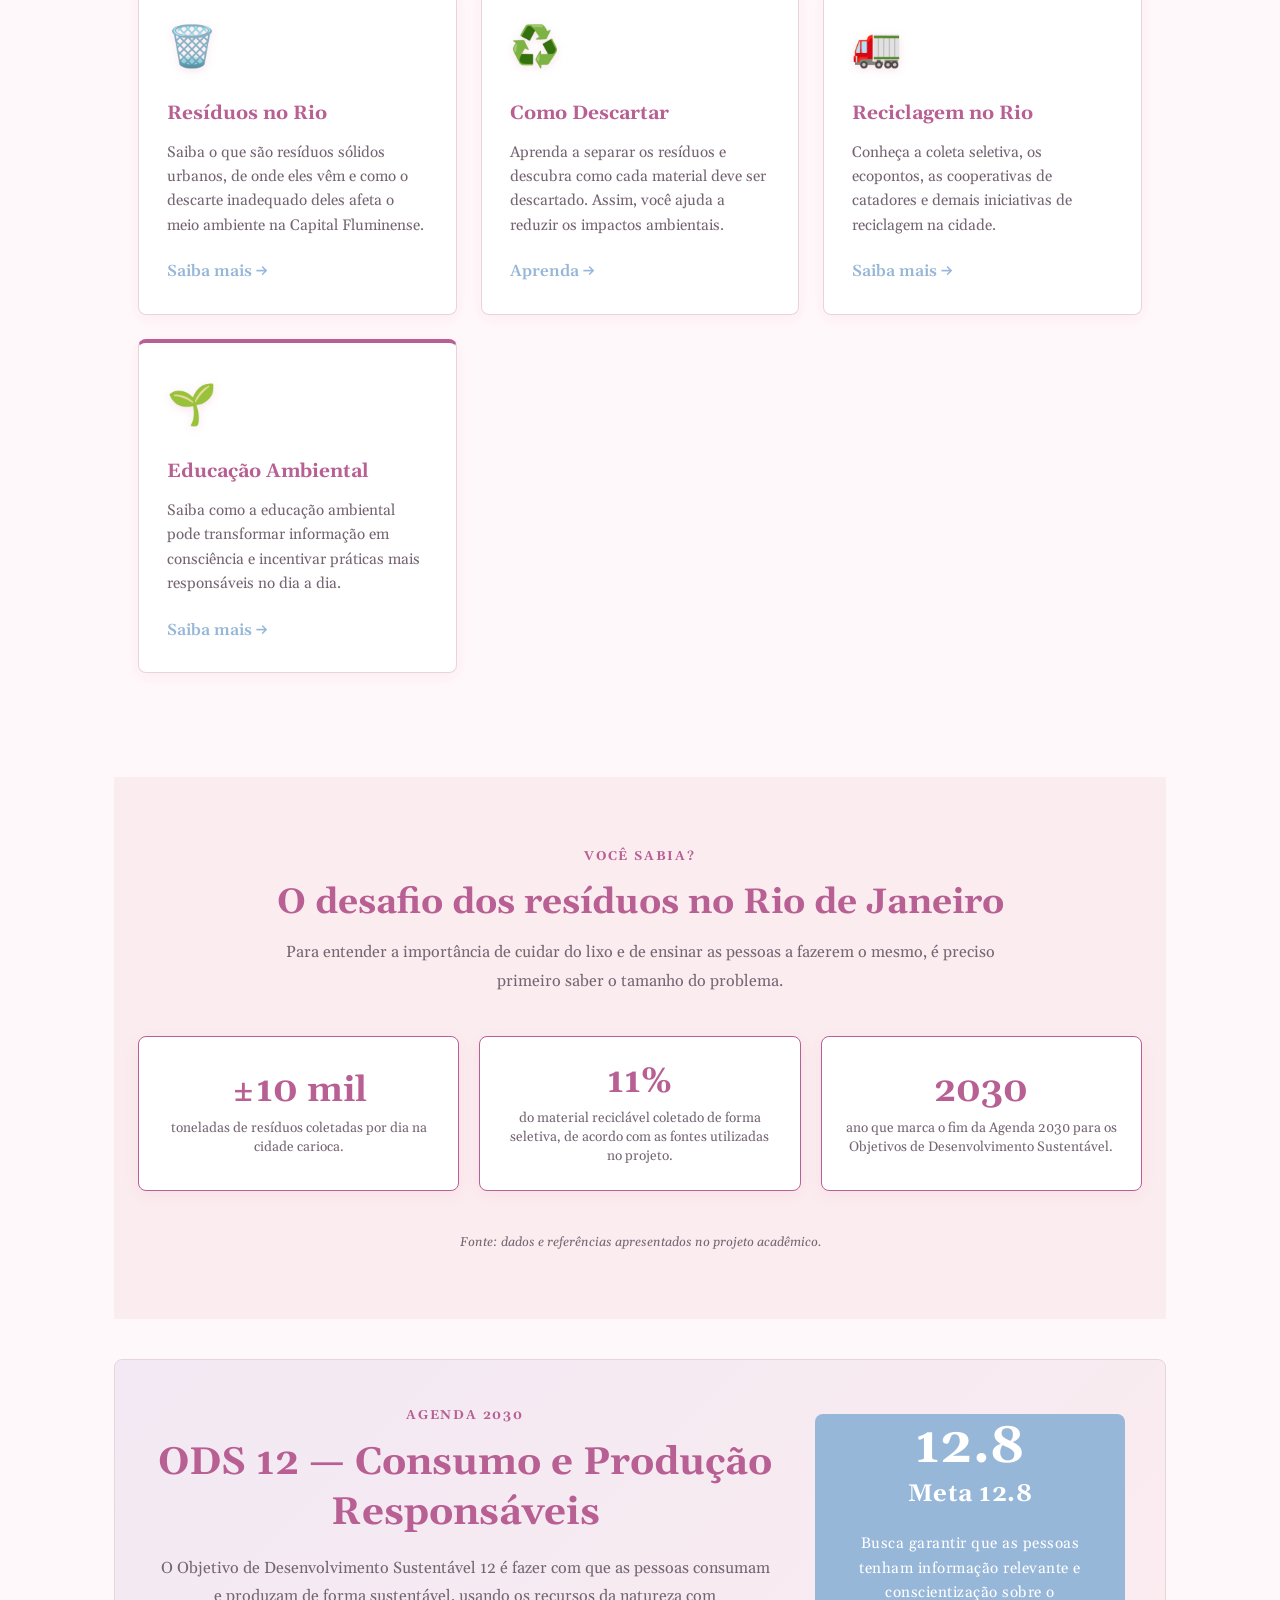
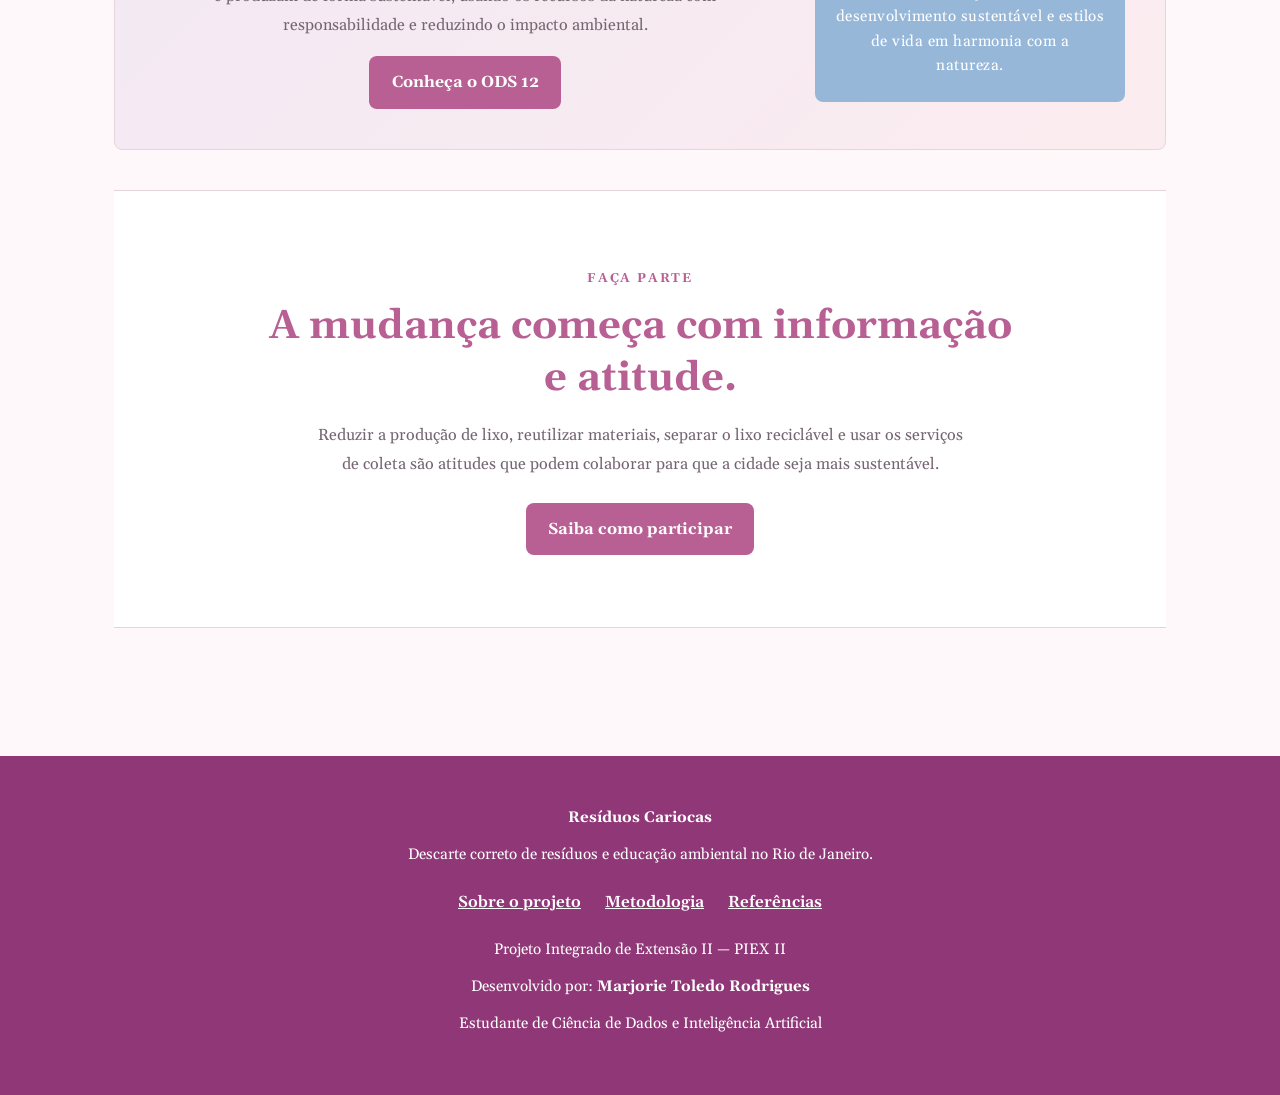
==== commit de698097: "Update index.html" ====
--- a/index.html
+++ b/index.html
@@ -46,25 +46,6 @@
       </nav>
     </div>
   </div>
-
-    <div class="header-inner">
-
-      <a href="index.html" class="logo">
-
-        <span class="logo-icon">♻️</span>
-
-        <div class="logo-text">
-
-          <h1>Resíduos Cariocas</h1>
-
-          <span>
-            Educação Ambiental · ODS 12
-          </span>
-
-        </div>
-
-      </a>
-    </div>
   </header>
 
 
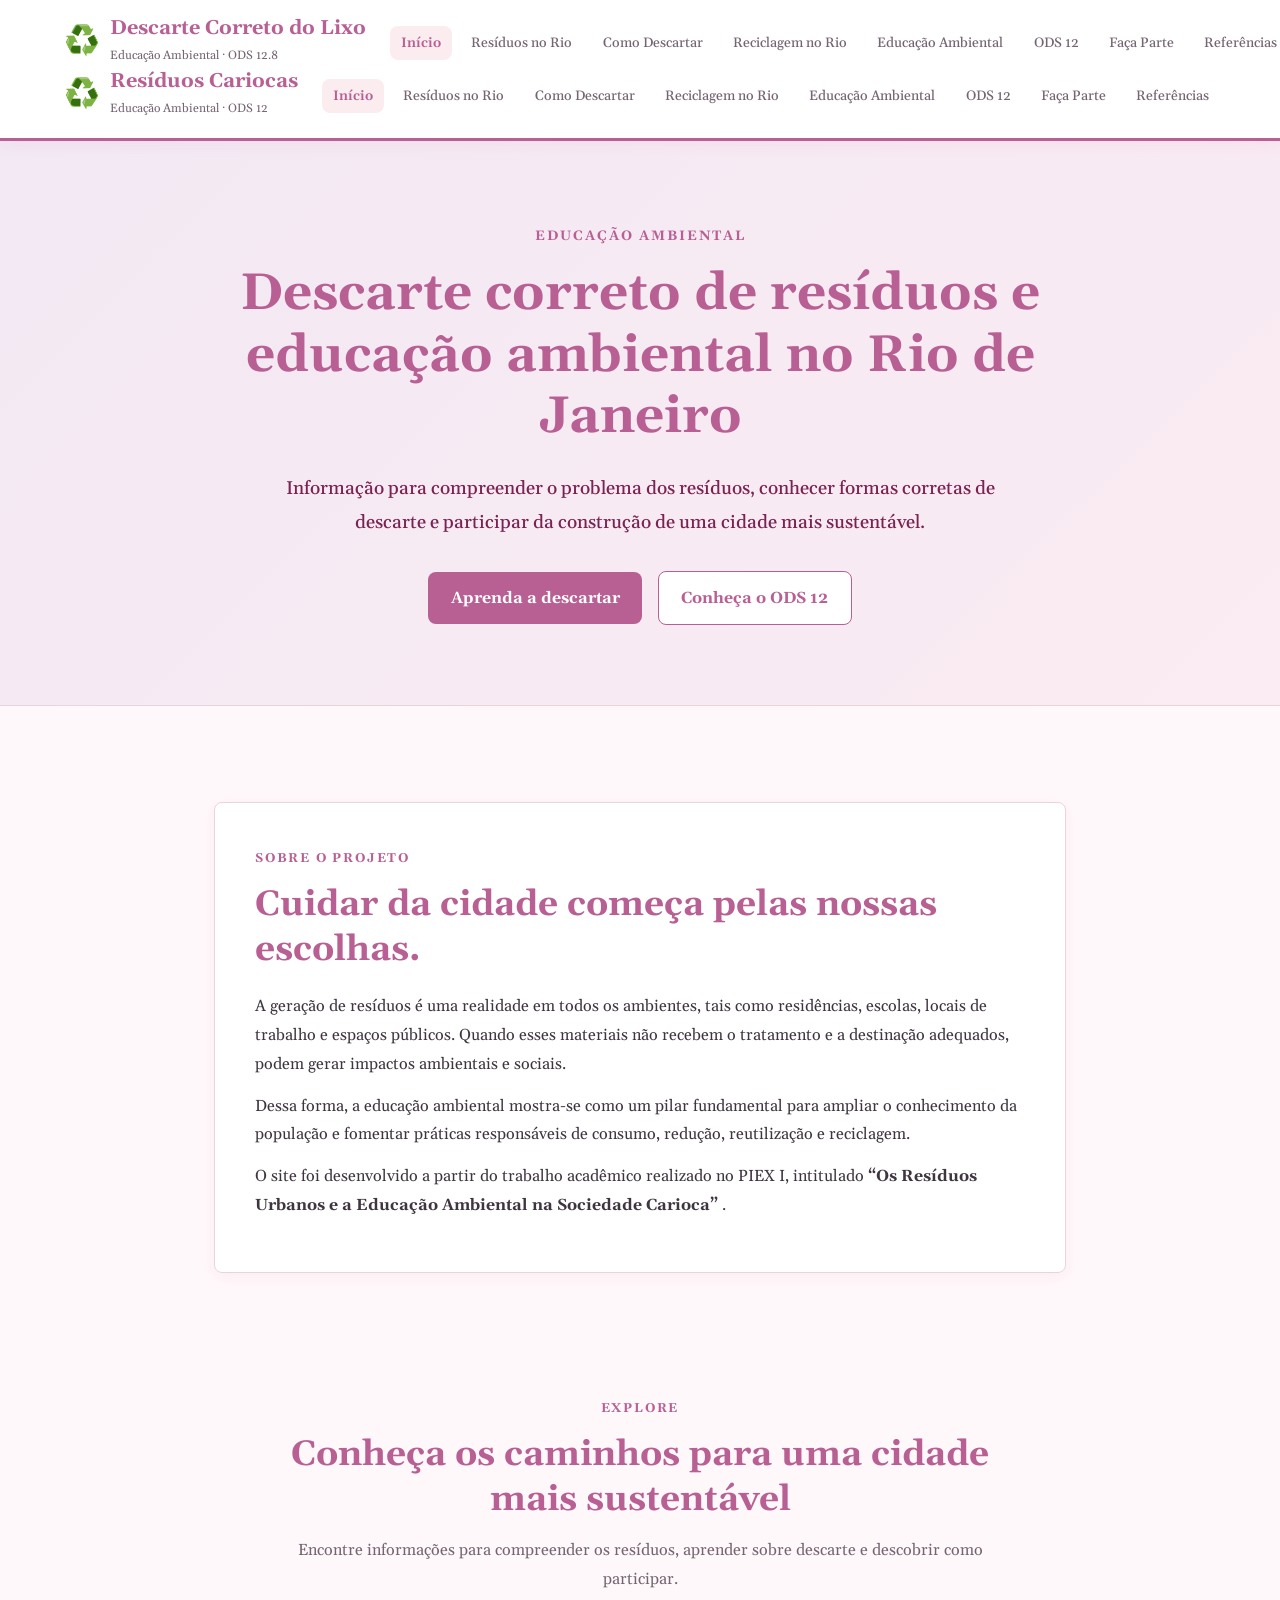
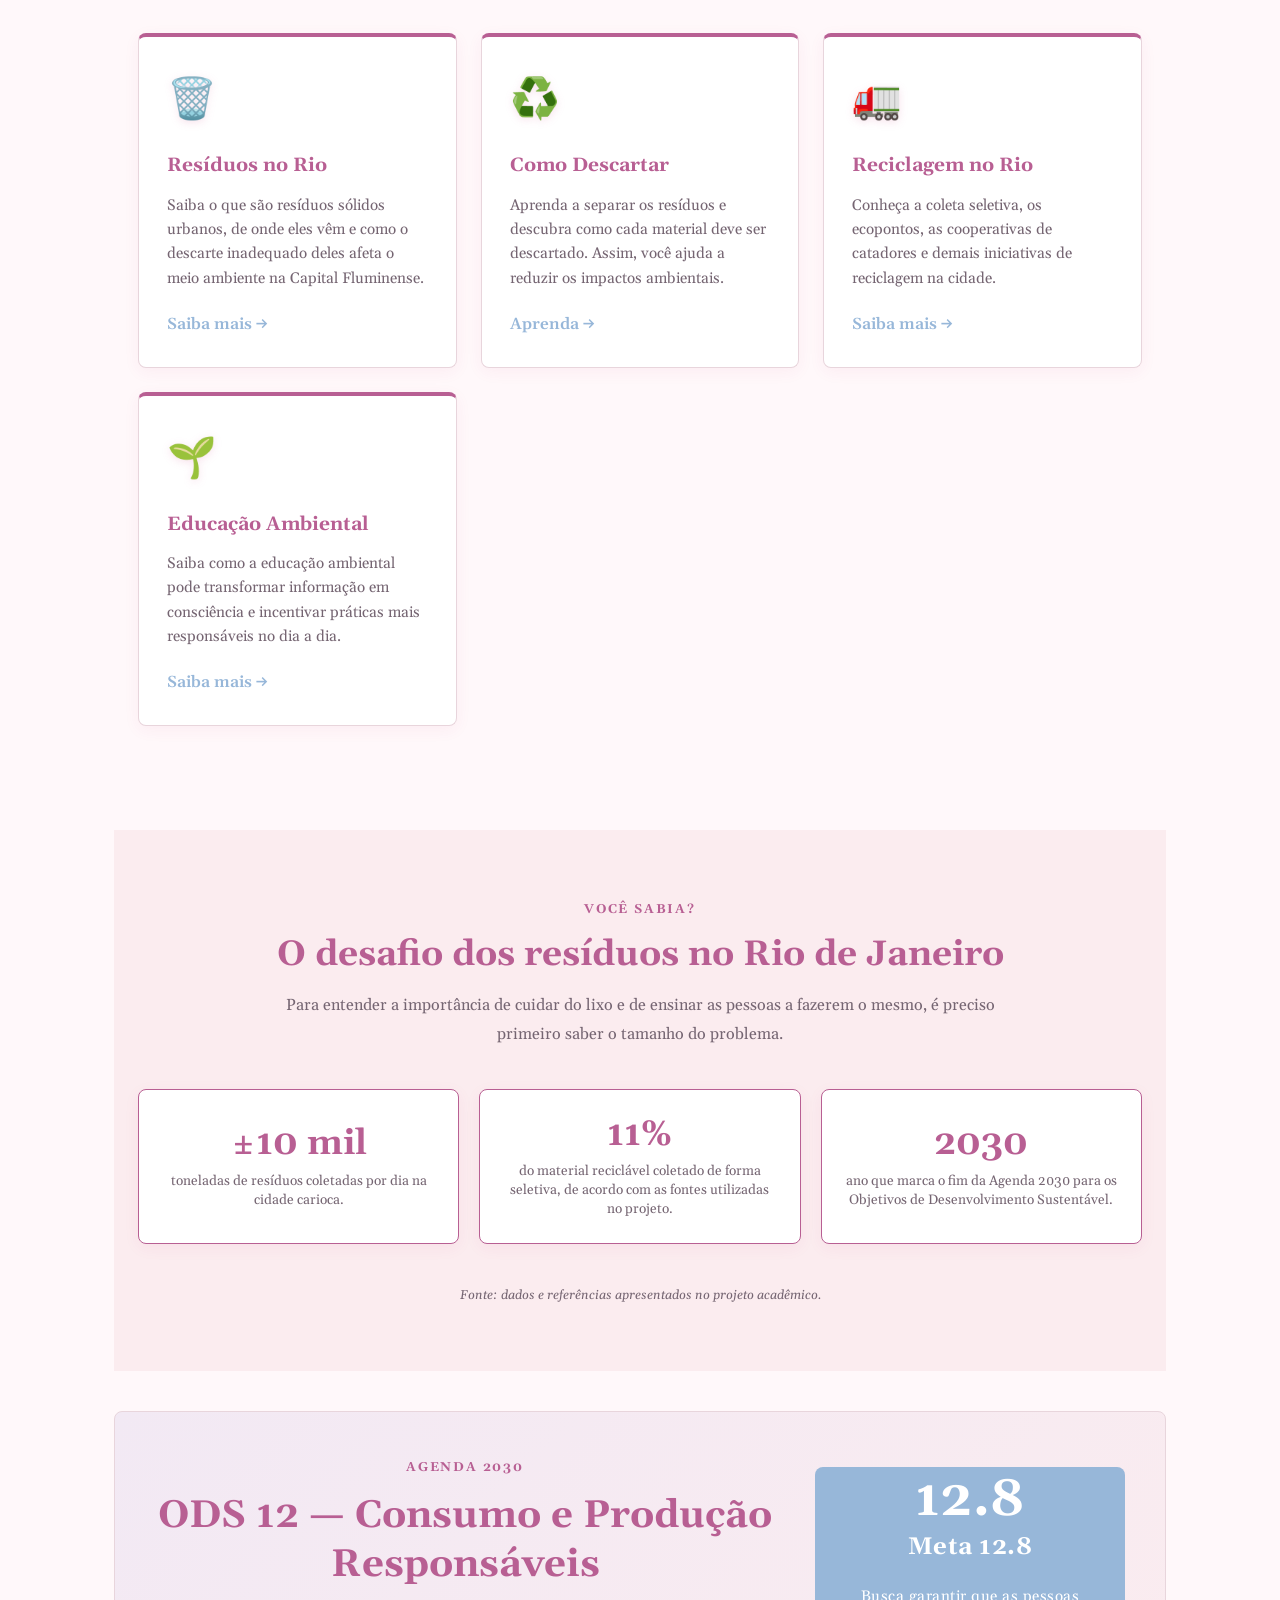
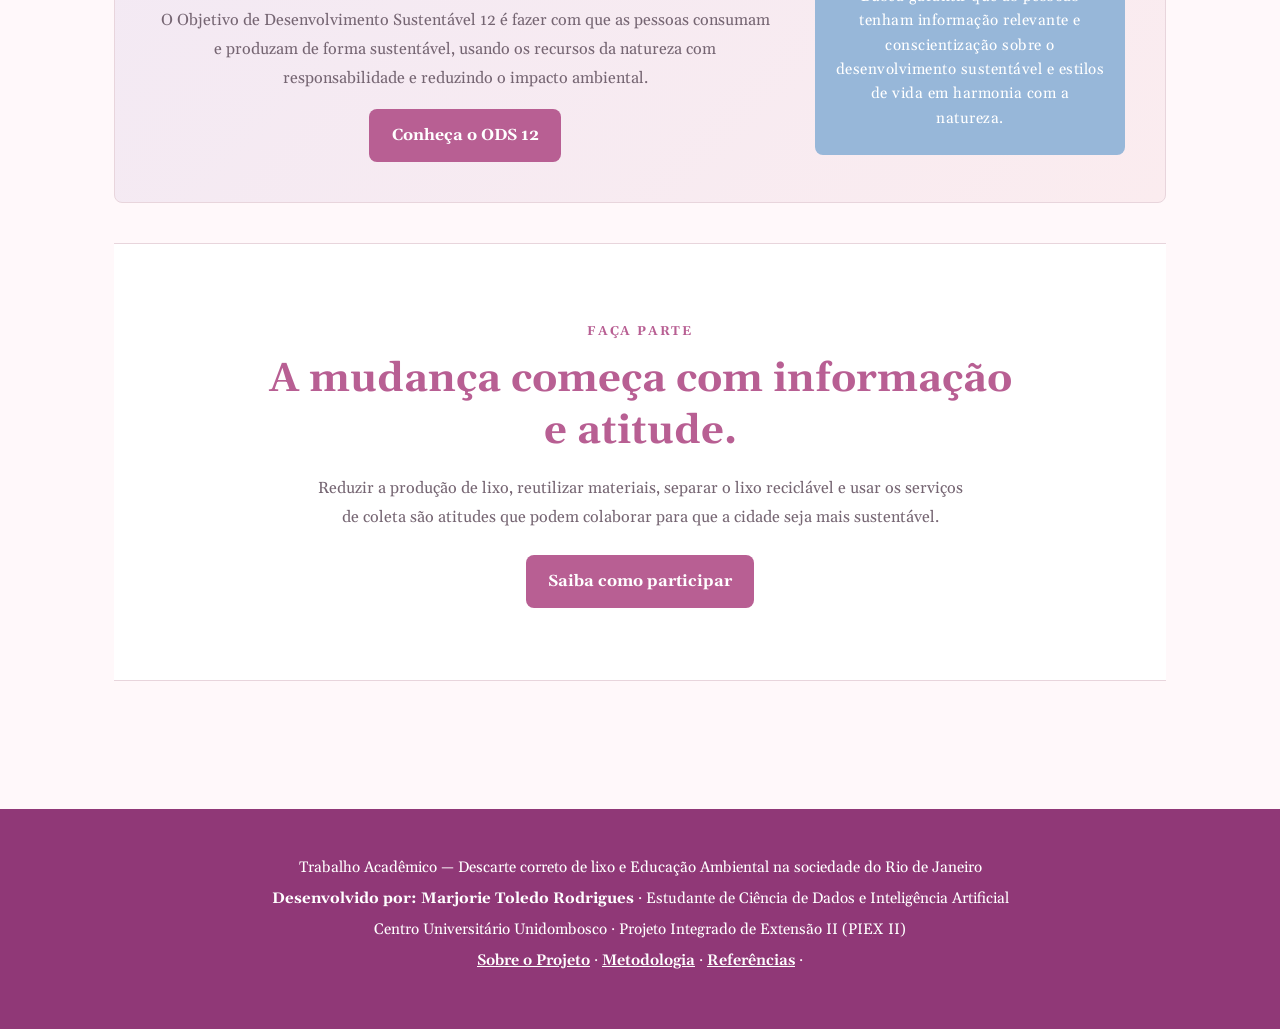
==== commit a3ddd950: "Update index.html" ====
--- a/index.html
+++ b/index.html
@@ -46,6 +46,40 @@
       </nav>
     </div>
   </div>
+
+    <div class="header-inner">
+
+      <a href="index.html" class="logo">
+
+        <span class="logo-icon">♻️</span>
+
+        <div class="logo-text">
+
+          <h1>Resíduos Cariocas</h1>
+
+          <span>
+            Educação Ambiental · ODS 12
+          </span>
+
+        </div>
+
+      </a>
+
+
+      <nav>
+        <ul>
+          <li><a href="index.html" class="ativo">Início</a></li>
+          <li><a href="residuos-urbanos.html">Resíduos no Rio</a></li>
+          <li><a href="descarte.html">Como Descartar</a></li>
+          <li><a href="reciclagem-rj.html">Reciclagem no Rio</a></li>
+          <li><a href="educacao-ambiental.html">Educação Ambiental</a></li>
+          <li><a href="ods12.html">ODS 12</a></li>
+          <li><a href="faca-parte.html">Faça Parte</a></li>
+          <li><a href="referencias.html">Referências</a></li>
+        </ul>
+      </nav>
+
+    </div>
   </header>
 
 
@@ -429,45 +463,14 @@
   ========================== -->
 
   <footer id="rodape-marjorie-unidombosco">
-
-    <p>
-      <strong>Resíduos Cariocas</strong>
+    <p class="linha-footer">Trabalho Acadêmico — Descarte correto de lixo e Educação Ambiental na sociedade do Rio de Janeiro</p>
+    <p class="linha-footer"><strong>Desenvolvido por: Marjorie Toledo Rodrigues</strong> · Estudante de Ciência de Dados e Inteligência Artificial</p>
+    <p class="linha-footer">Centro Universitário Unidombosco · Projeto Integrado de Extensão II (PIEX II)</p>
+    <p class="linha-footer">
+      <a href="sobre.html" style="color: var(--rosa-tech); text-decoration: underline;">Sobre o Projeto</a> · 
+      <a href="metodologia.html" style="color: var(--rosa-tech); text-decoration: underline;">Metodologia</a> · 
+      <a href="referencias.html" style="color: var(--rosa-tech); text-decoration: underline;">Referências</a> ·
     </p>
-
-    <p>
-      Descarte correto de resíduos e educação ambiental
-      no Rio de Janeiro.
-    </p>
-
-    <div class="footer-links">
-
-      <a href="sobre.html">
-        Sobre o projeto
-      </a>
-
-      <a href="metodologia.html">
-        Metodologia
-      </a>
-
-      <a href="referencias.html">
-        Referências
-      </a>
-
-    </div>
-
-    <p>
-      Projeto Integrado de Extensão II — PIEX II
-    </p>
-
-    <p>
-      Desenvolvido por:
-      <strong>Marjorie Toledo Rodrigues</strong>
-    </p>
-
-    <p>
-      Estudante de Ciência de Dados e Inteligência Artificial
-    </p>
-
   </footer>
 
 
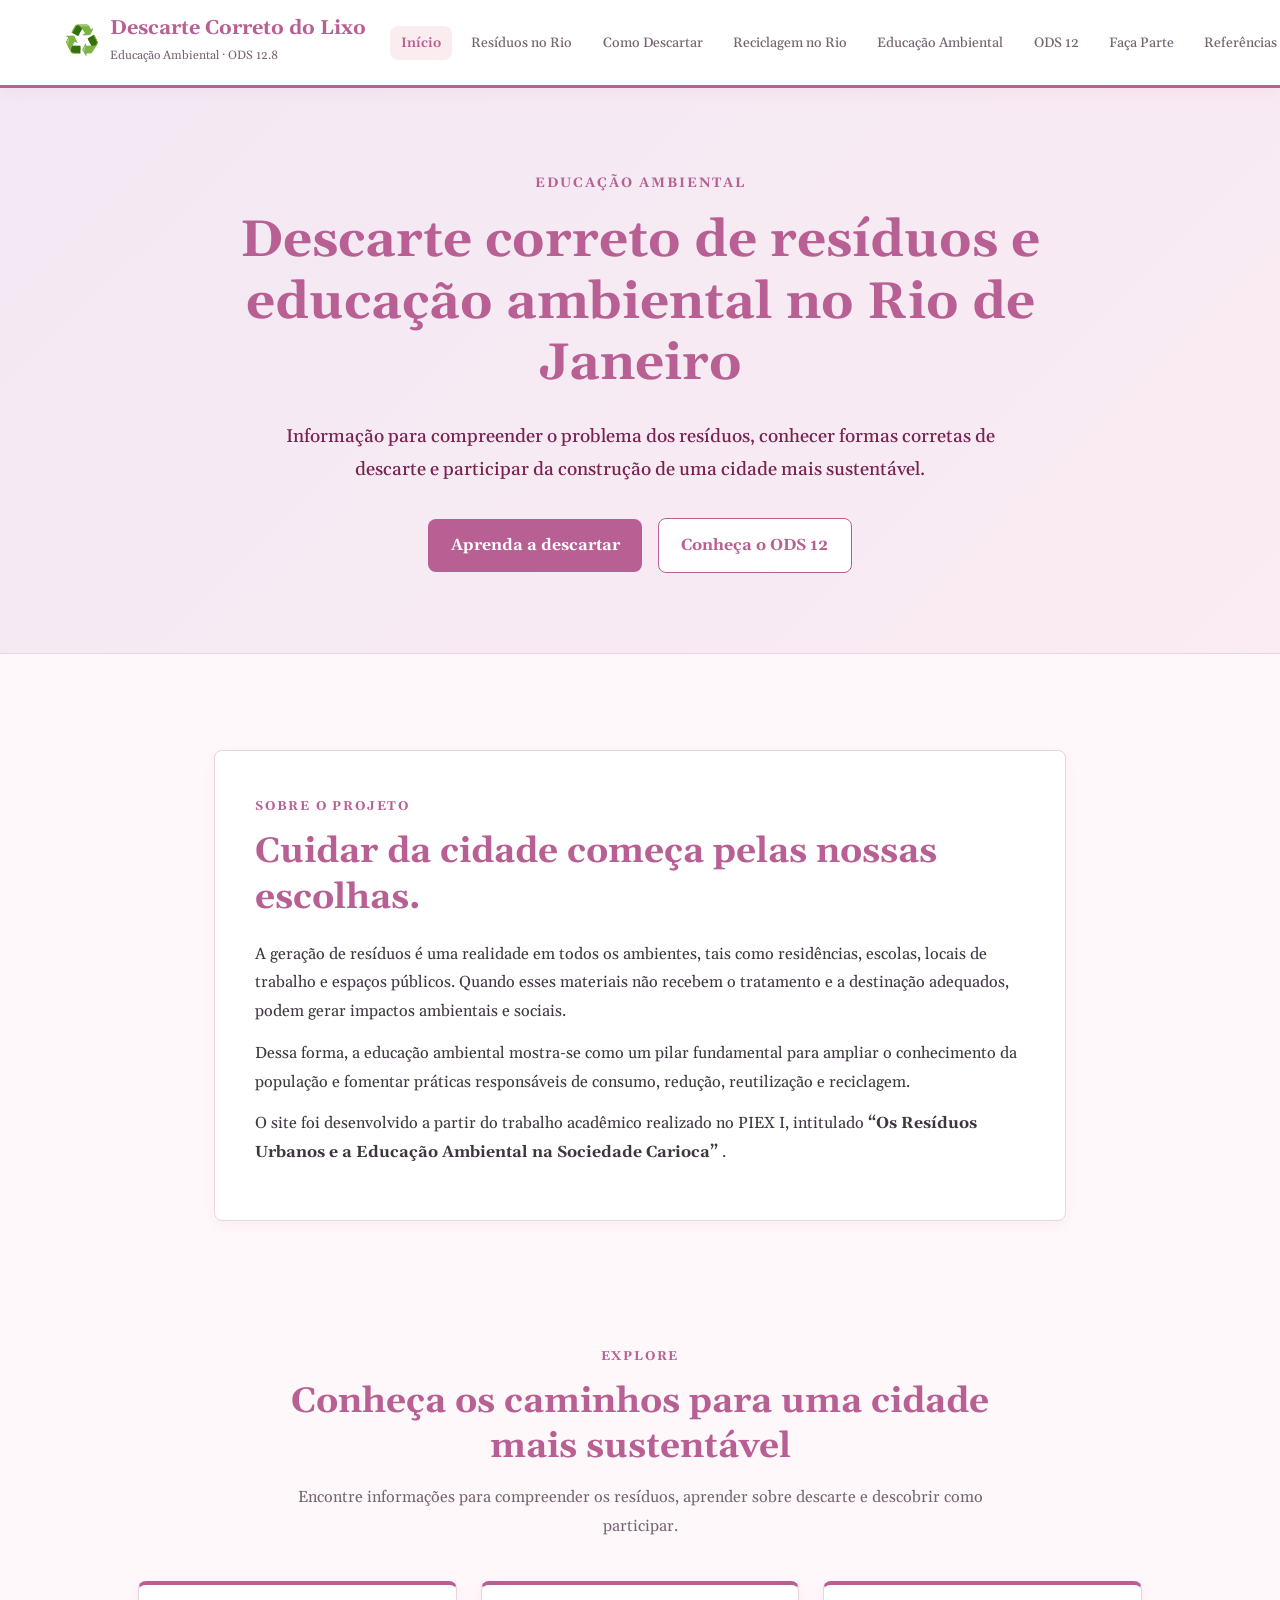
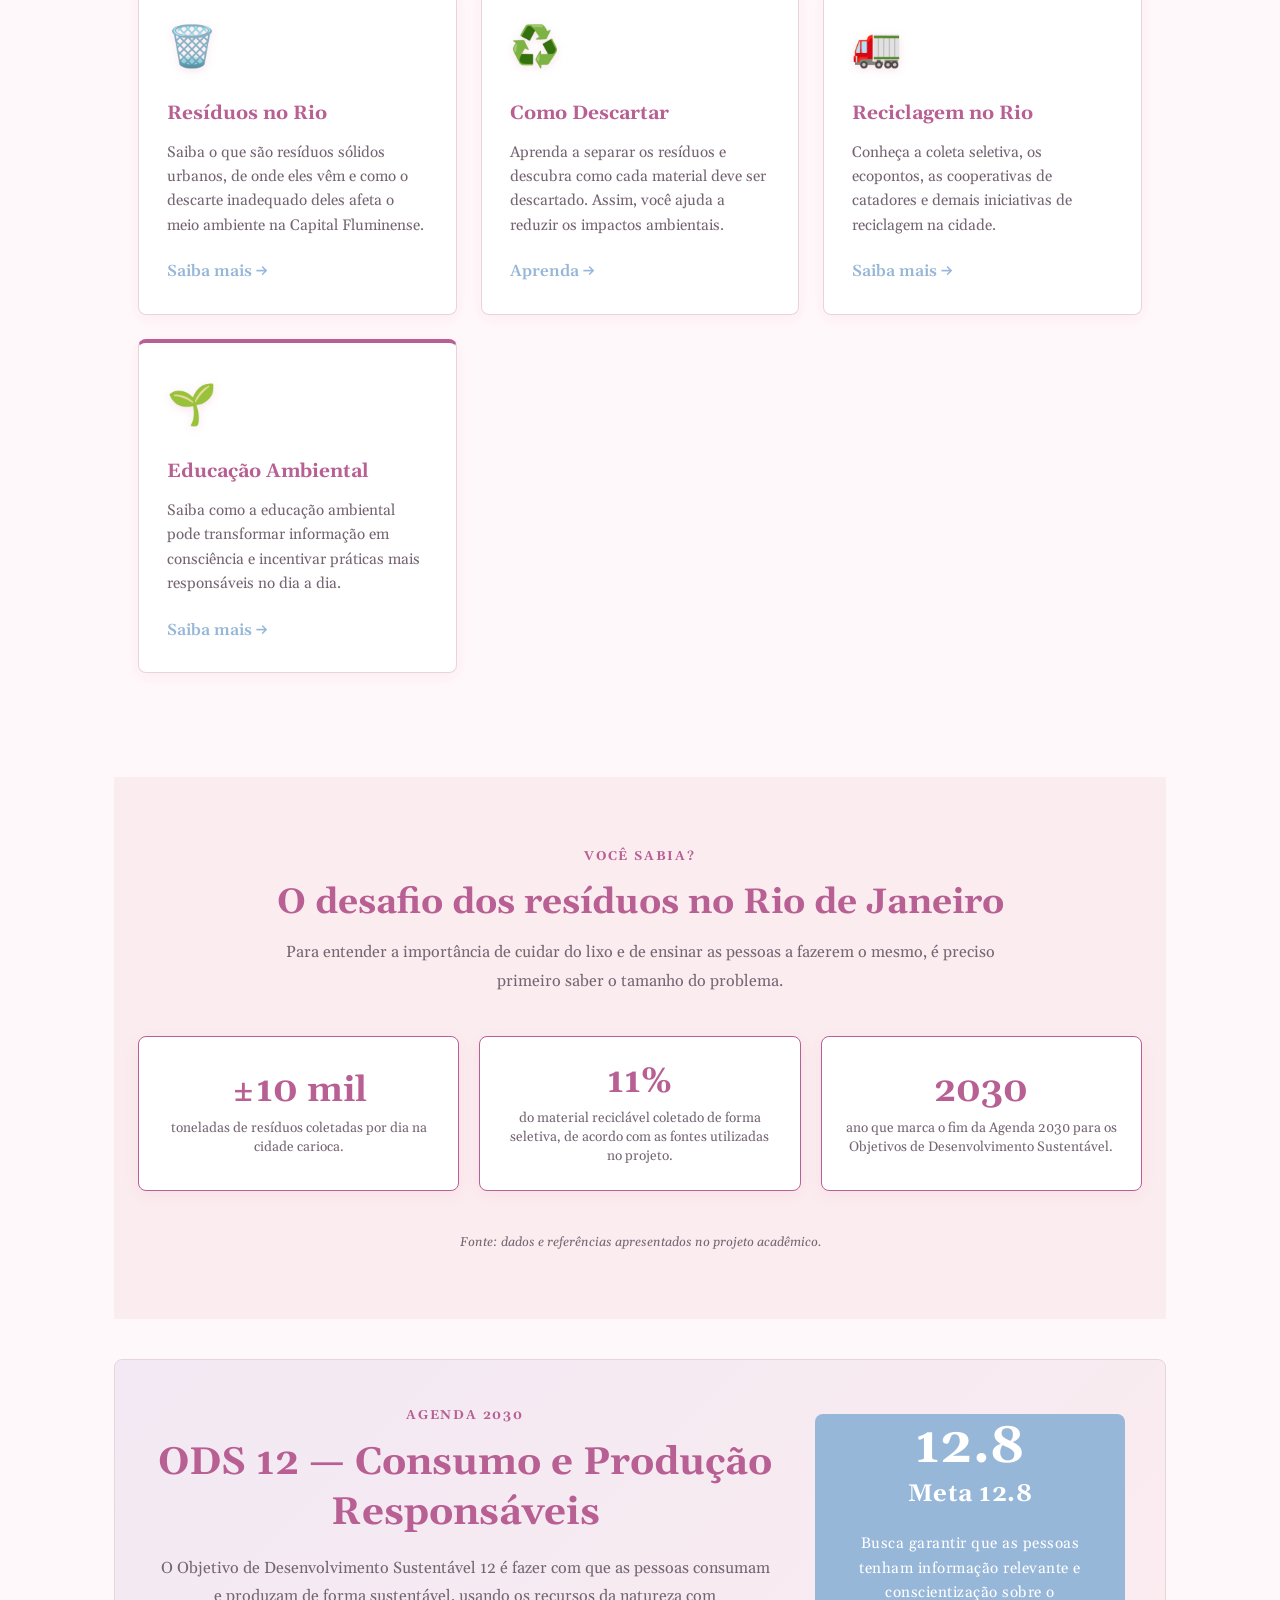
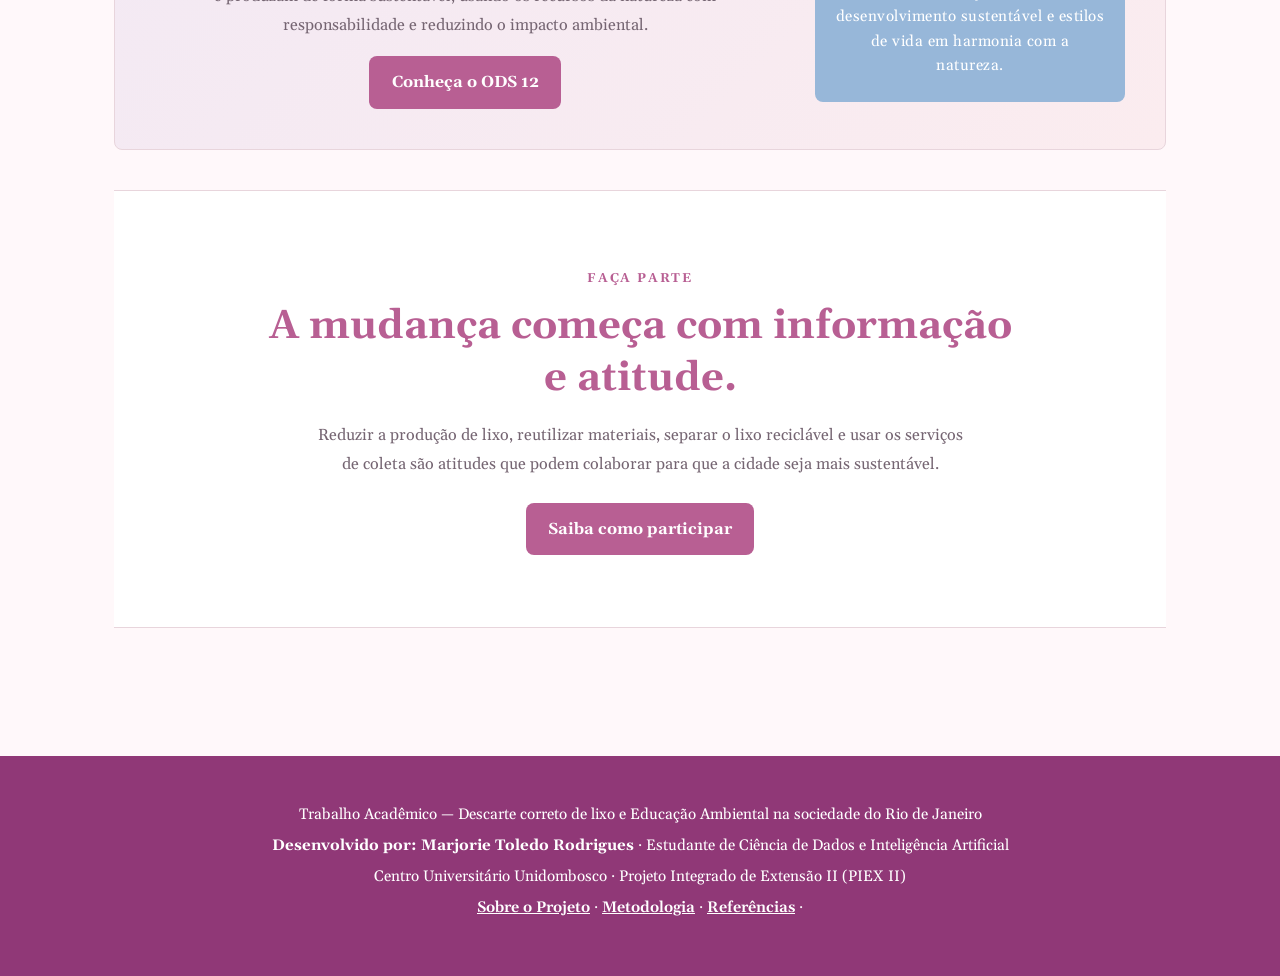
==== commit 49750374: "Merge pull request #9 from marjotr/teste1 Update index.html" ====
--- a/index.html
+++ b/index.html
@@ -46,40 +46,6 @@
       </nav>
     </div>
   </div>
-
-    <div class="header-inner">
-
-      <a href="index.html" class="logo">
-
-        <span class="logo-icon">♻️</span>
-
-        <div class="logo-text">
-
-          <h1>Resíduos Cariocas</h1>
-
-          <span>
-            Educação Ambiental · ODS 12
-          </span>
-
-        </div>
-
-      </a>
-
-
-      <nav>
-        <ul>
-          <li><a href="index.html" class="ativo">Início</a></li>
-          <li><a href="residuos-urbanos.html">Resíduos no Rio</a></li>
-          <li><a href="descarte.html">Como Descartar</a></li>
-          <li><a href="reciclagem-rj.html">Reciclagem no Rio</a></li>
-          <li><a href="educacao-ambiental.html">Educação Ambiental</a></li>
-          <li><a href="ods12.html">ODS 12</a></li>
-          <li><a href="faca-parte.html">Faça Parte</a></li>
-          <li><a href="referencias.html">Referências</a></li>
-        </ul>
-      </nav>
-
-    </div>
   </header>
 
 
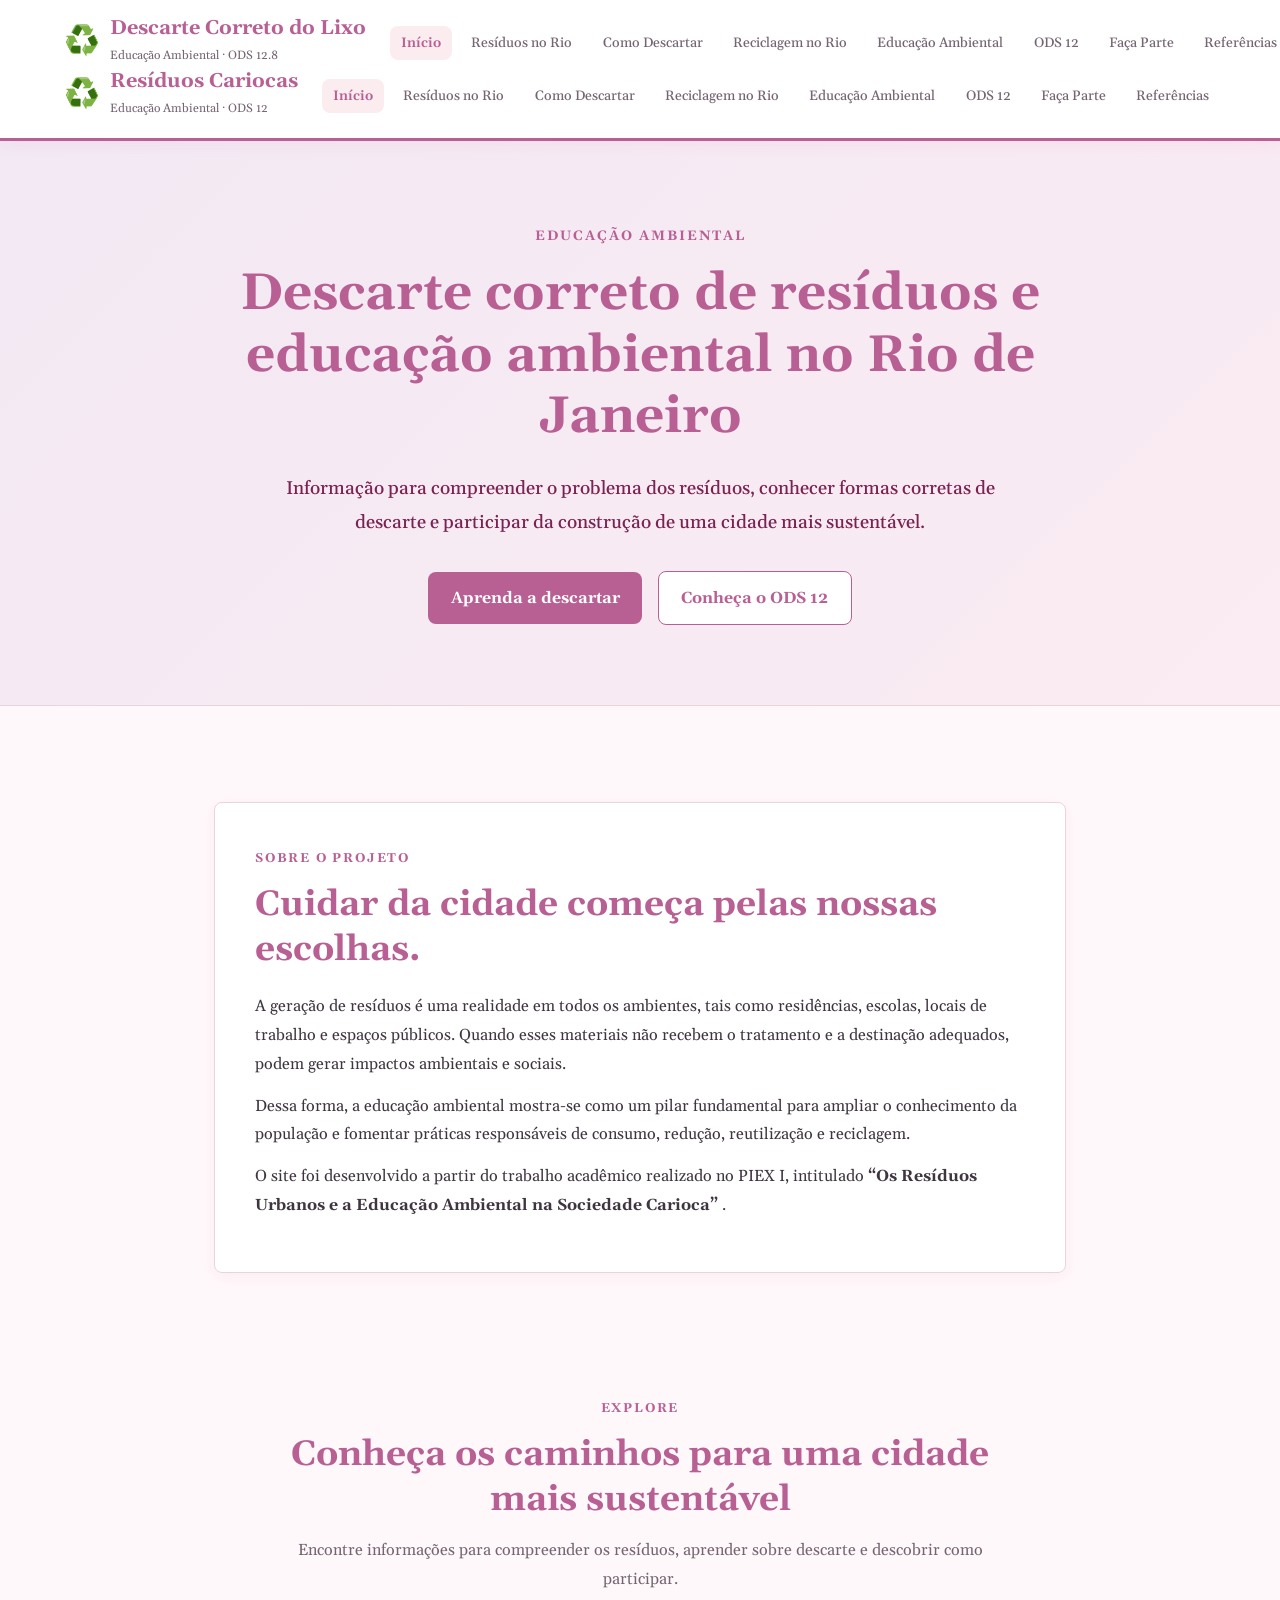
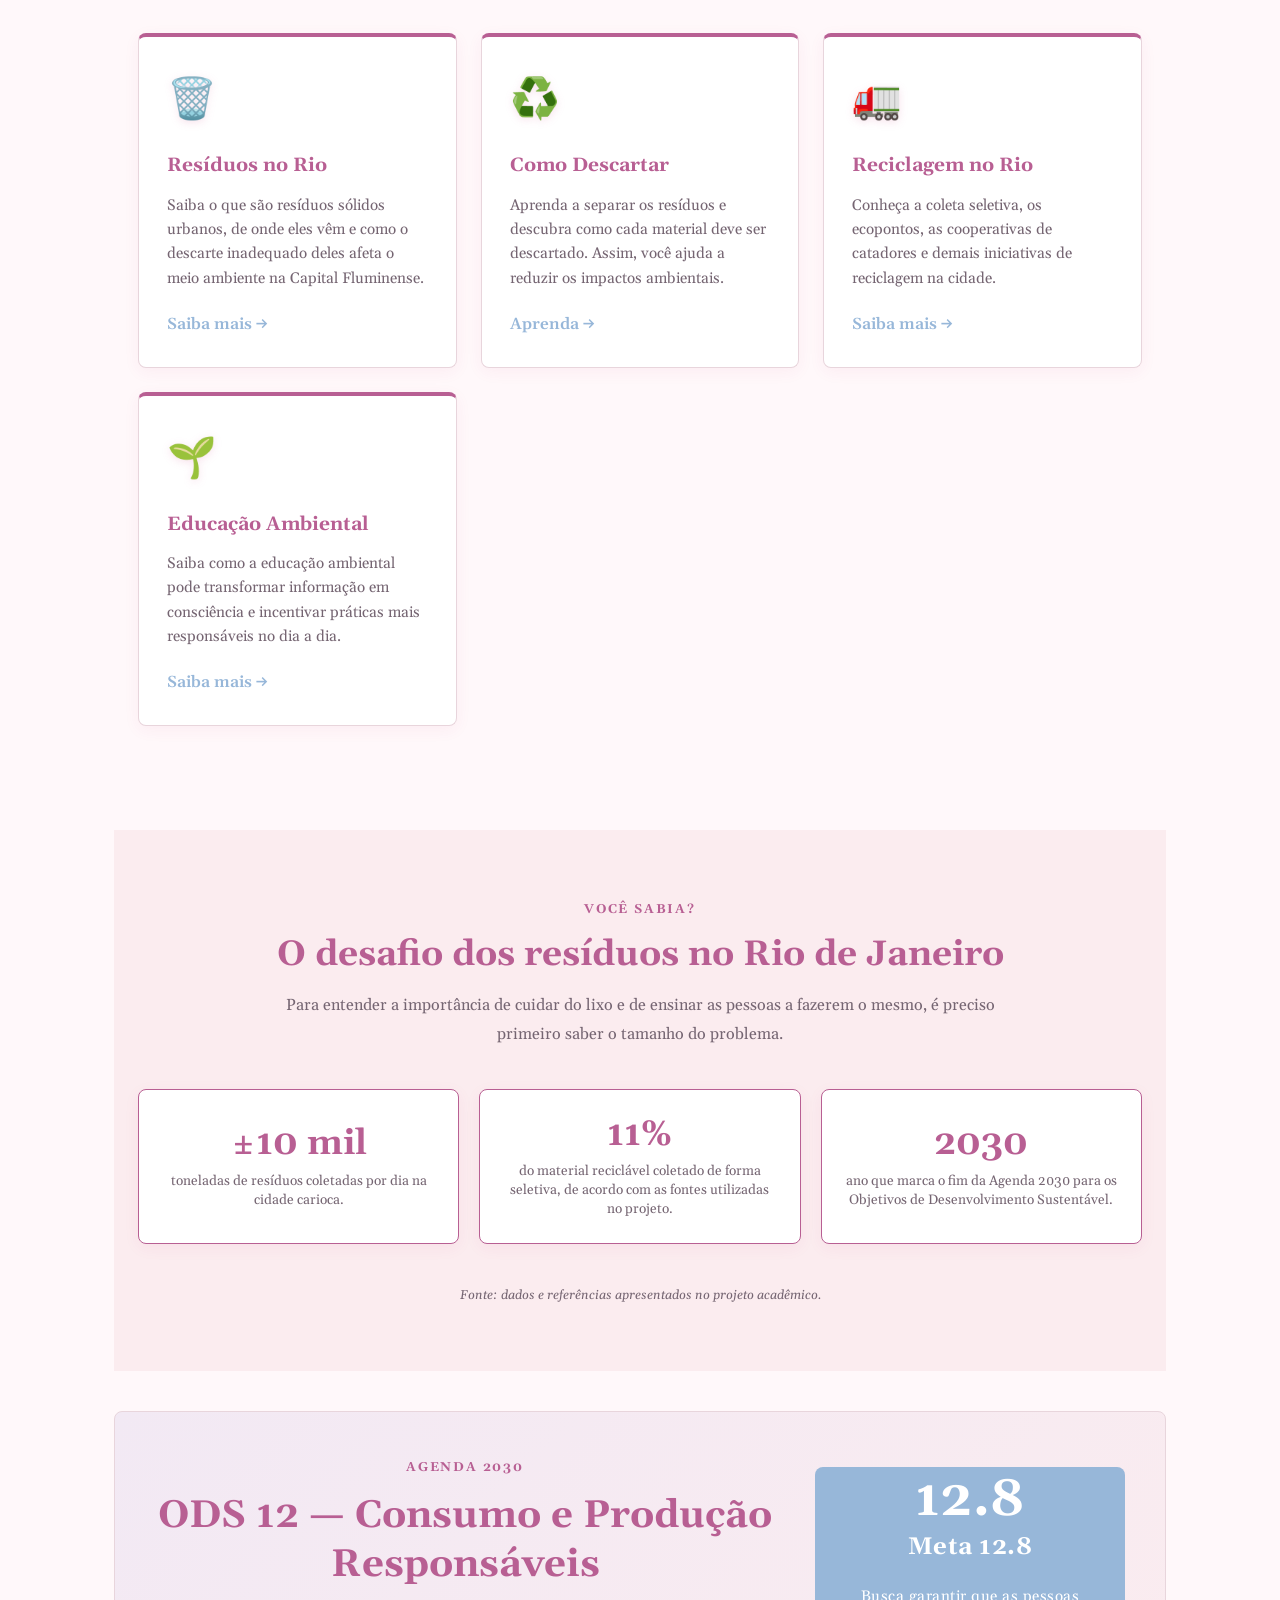
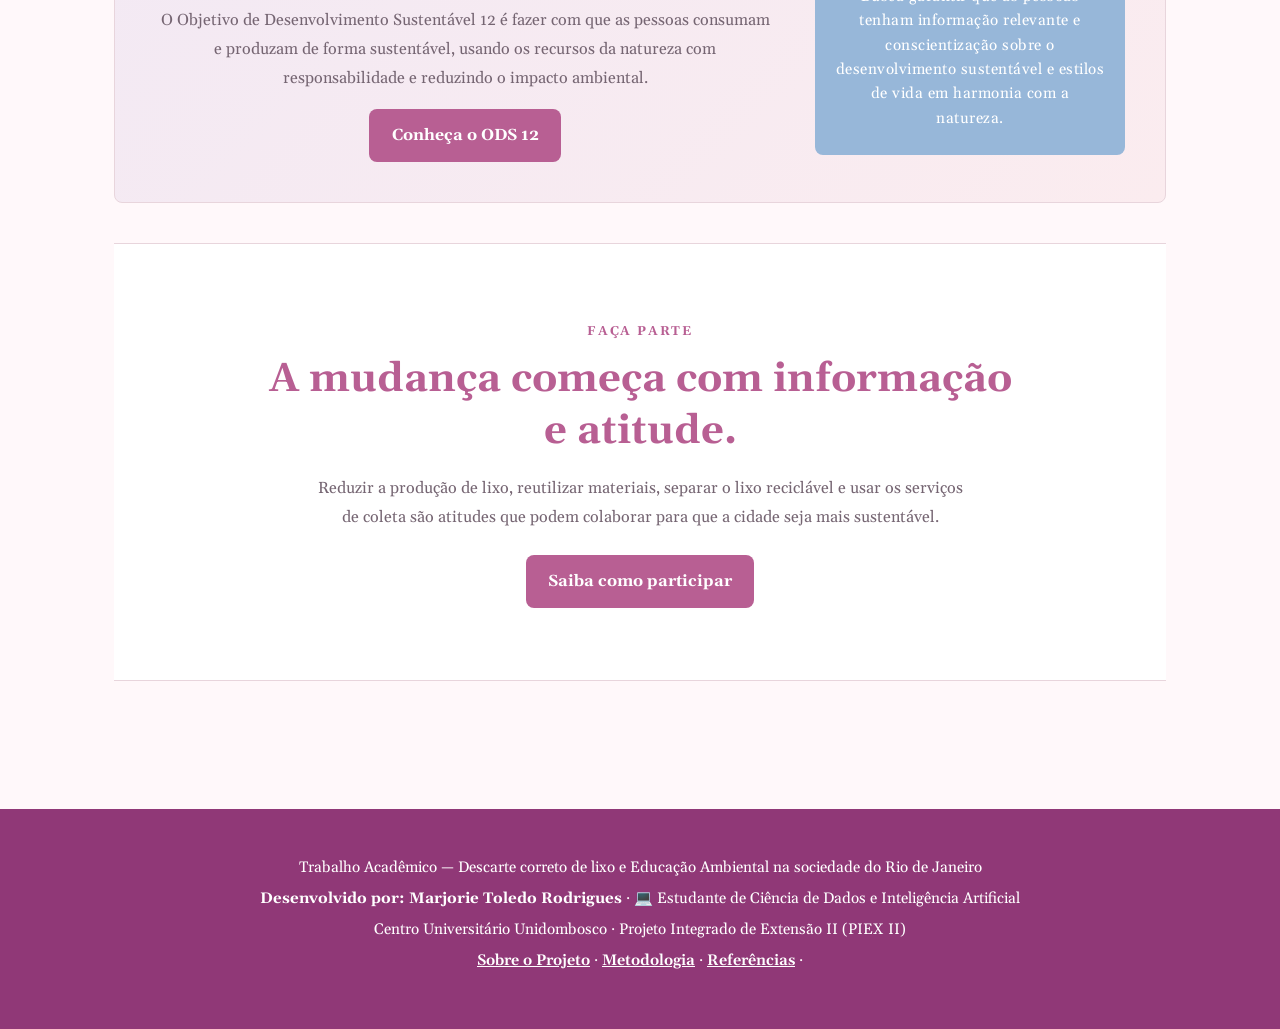
==== commit f9b7548b: "attttttt18" ====
--- a/index.html
+++ b/index.html
@@ -46,6 +46,40 @@
       </nav>
     </div>
   </div>
+
+    <div class="header-inner">
+
+      <a href="index.html" class="logo">
+
+        <span class="logo-icon">♻️</span>
+
+        <div class="logo-text">
+
+          <h1>Resíduos Cariocas</h1>
+
+          <span>
+            Educação Ambiental · ODS 12
+          </span>
+
+        </div>
+
+      </a>
+
+
+      <nav>
+        <ul>
+          <li><a href="index.html" class="ativo">Início</a></li>
+          <li><a href="residuos-urbanos.html">Resíduos no Rio</a></li>
+          <li><a href="descarte.html">Como Descartar</a></li>
+          <li><a href="reciclagem-rj.html">Reciclagem no Rio</a></li>
+          <li><a href="educacao-ambiental.html">Educação Ambiental</a></li>
+          <li><a href="ods12.html">ODS 12</a></li>
+          <li><a href="faca-parte.html">Faça Parte</a></li>
+          <li><a href="referencias.html">Referências</a></li>
+        </ul>
+      </nav>
+
+    </div>
   </header>
 
 
@@ -430,7 +464,7 @@
 
   <footer id="rodape-marjorie-unidombosco">
     <p class="linha-footer">Trabalho Acadêmico — Descarte correto de lixo e Educação Ambiental na sociedade do Rio de Janeiro</p>
-    <p class="linha-footer"><strong>Desenvolvido por: Marjorie Toledo Rodrigues</strong> · Estudante de Ciência de Dados e Inteligência Artificial</p>
+    <p class="linha-footer"><strong>Desenvolvido por: Marjorie Toledo Rodrigues</strong> · 💻 Estudante de Ciência de Dados e Inteligência Artificial</p>
     <p class="linha-footer">Centro Universitário Unidombosco · Projeto Integrado de Extensão II (PIEX II)</p>
     <p class="linha-footer">
       <a href="sobre.html" style="color: var(--rosa-tech); text-decoration: underline;">Sobre o Projeto</a> · 
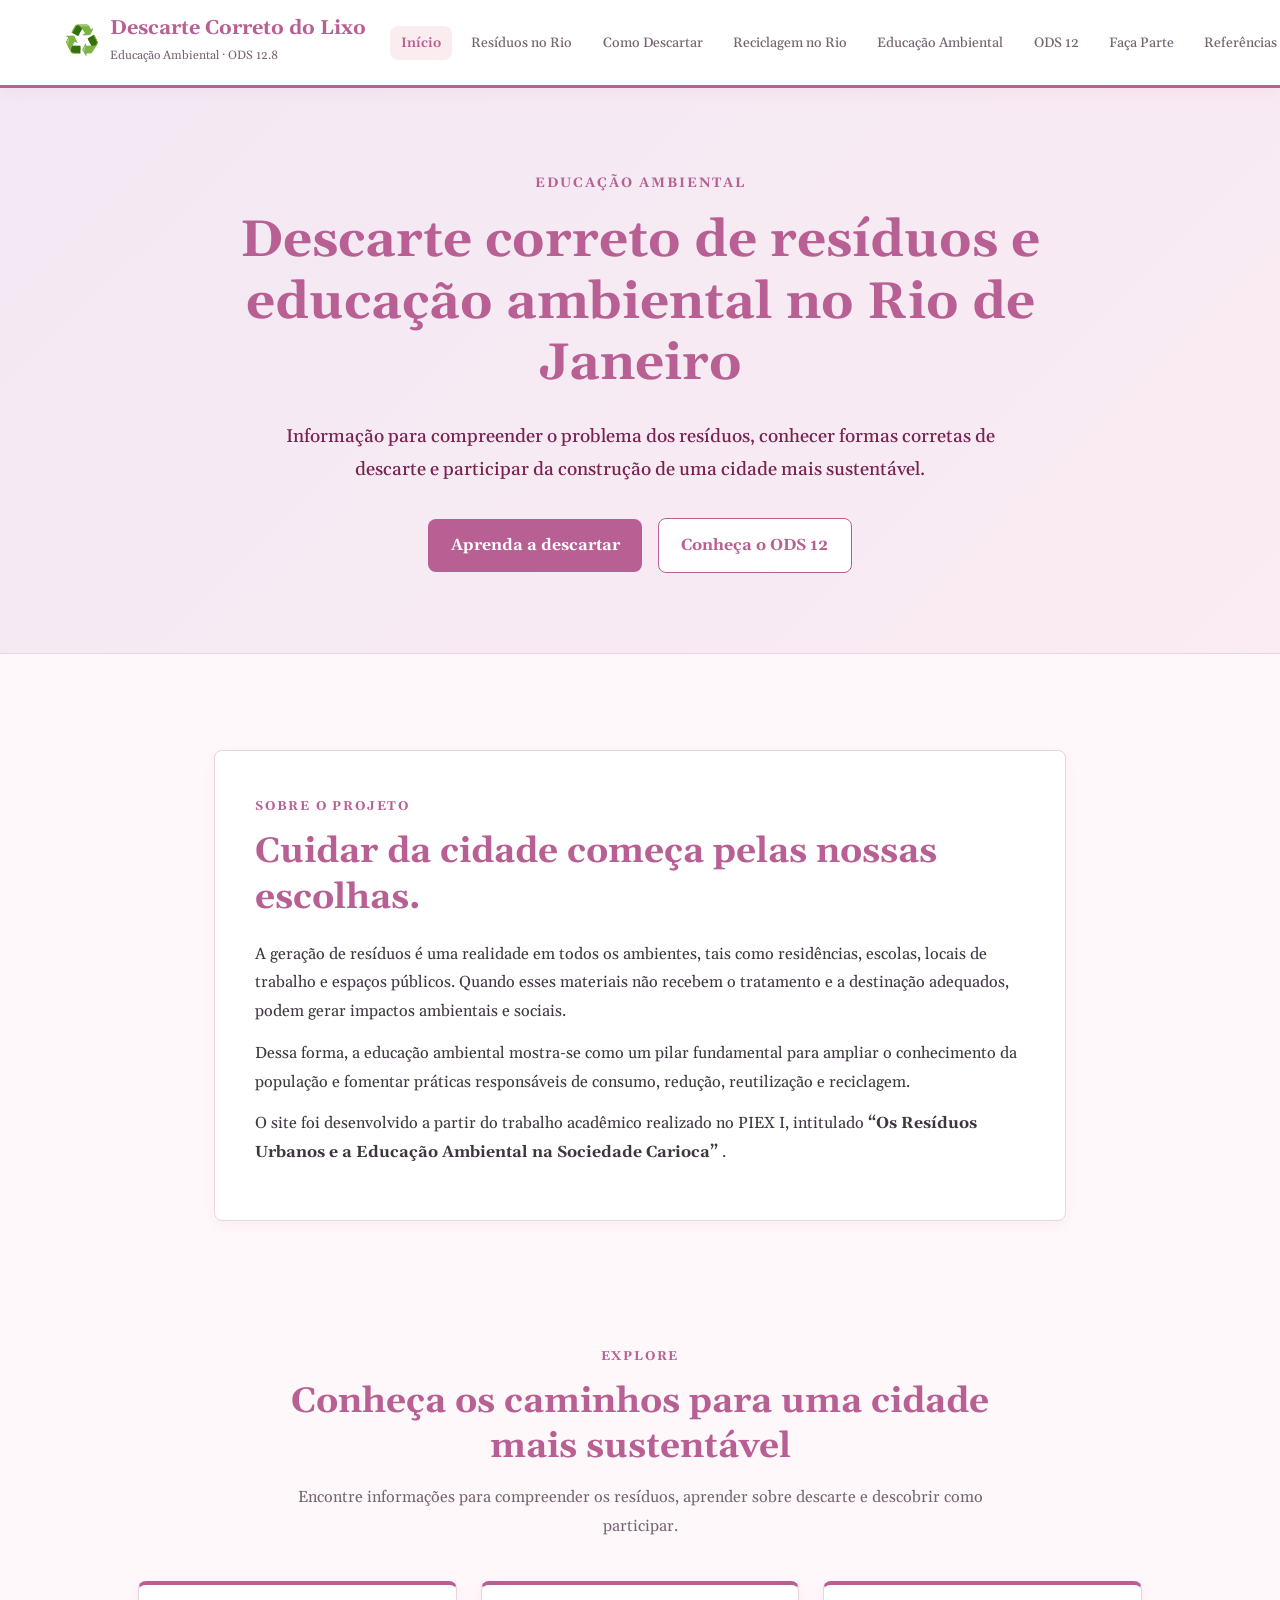
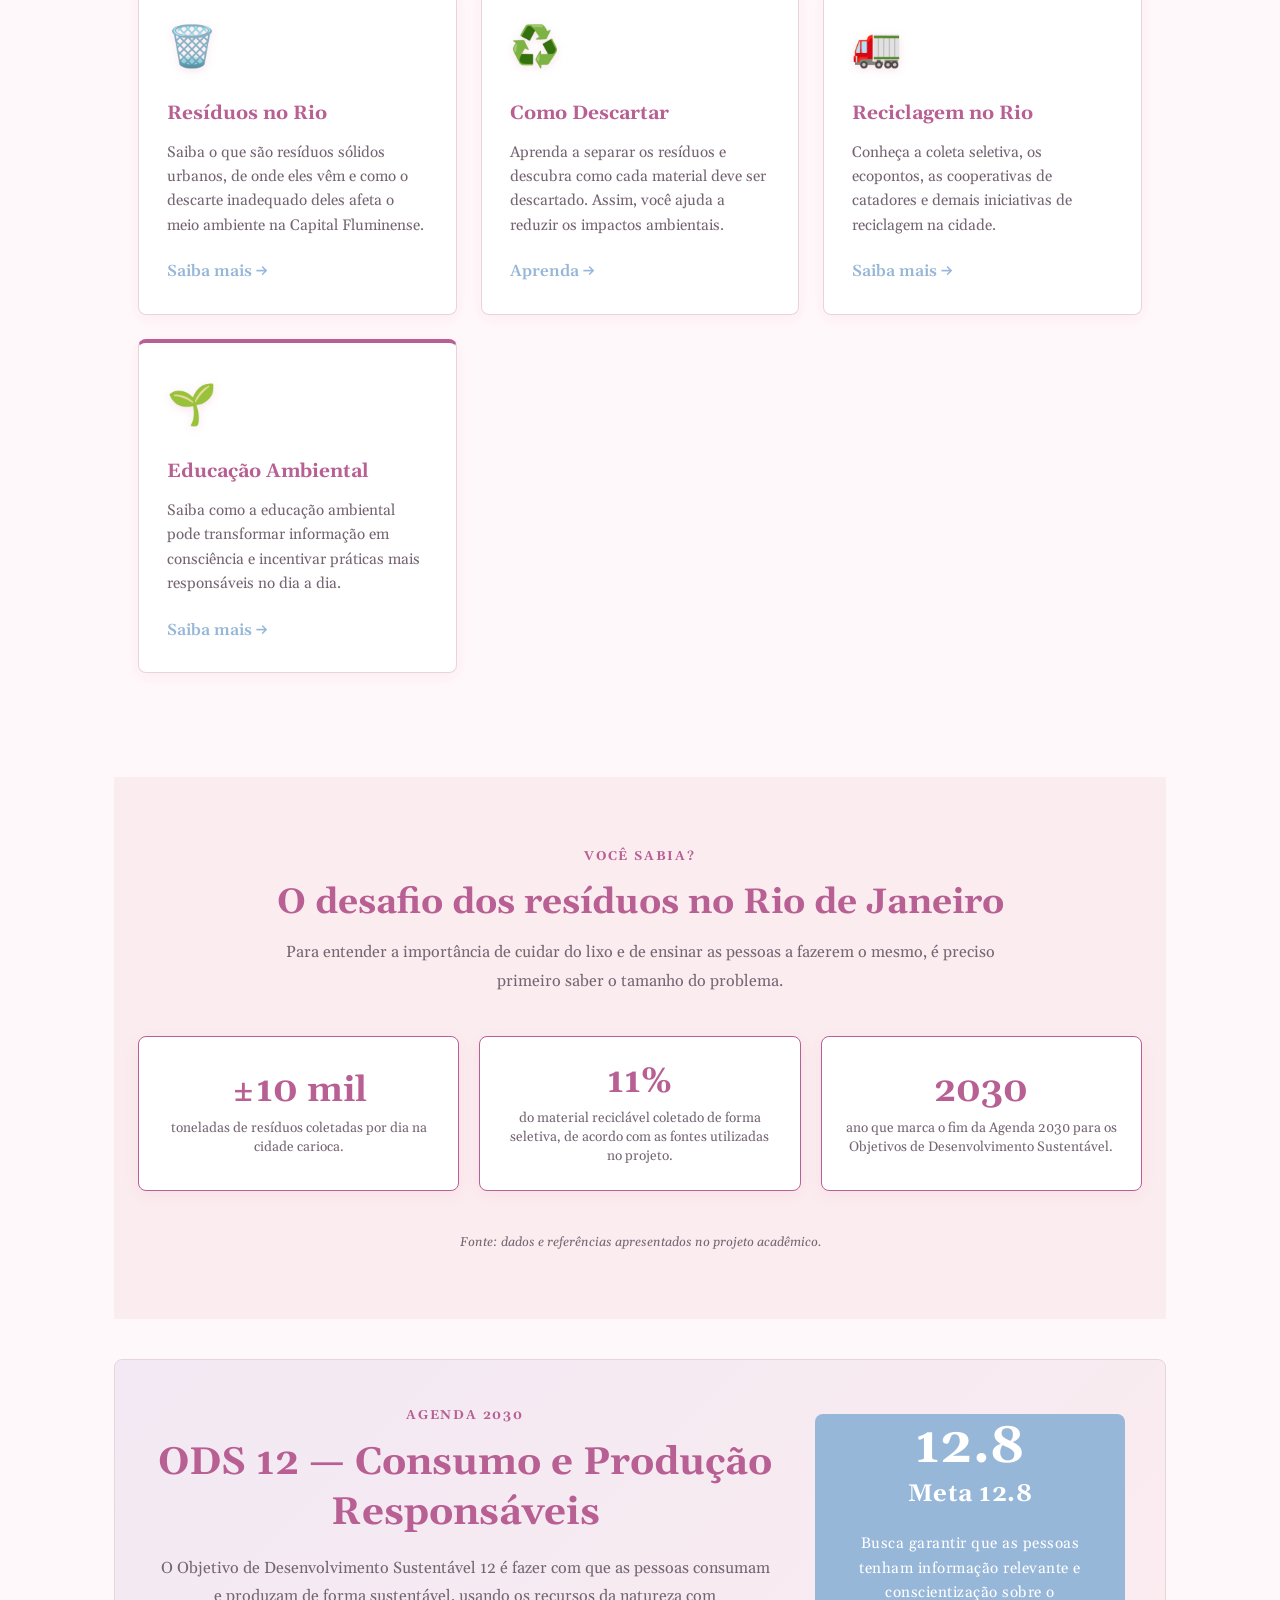
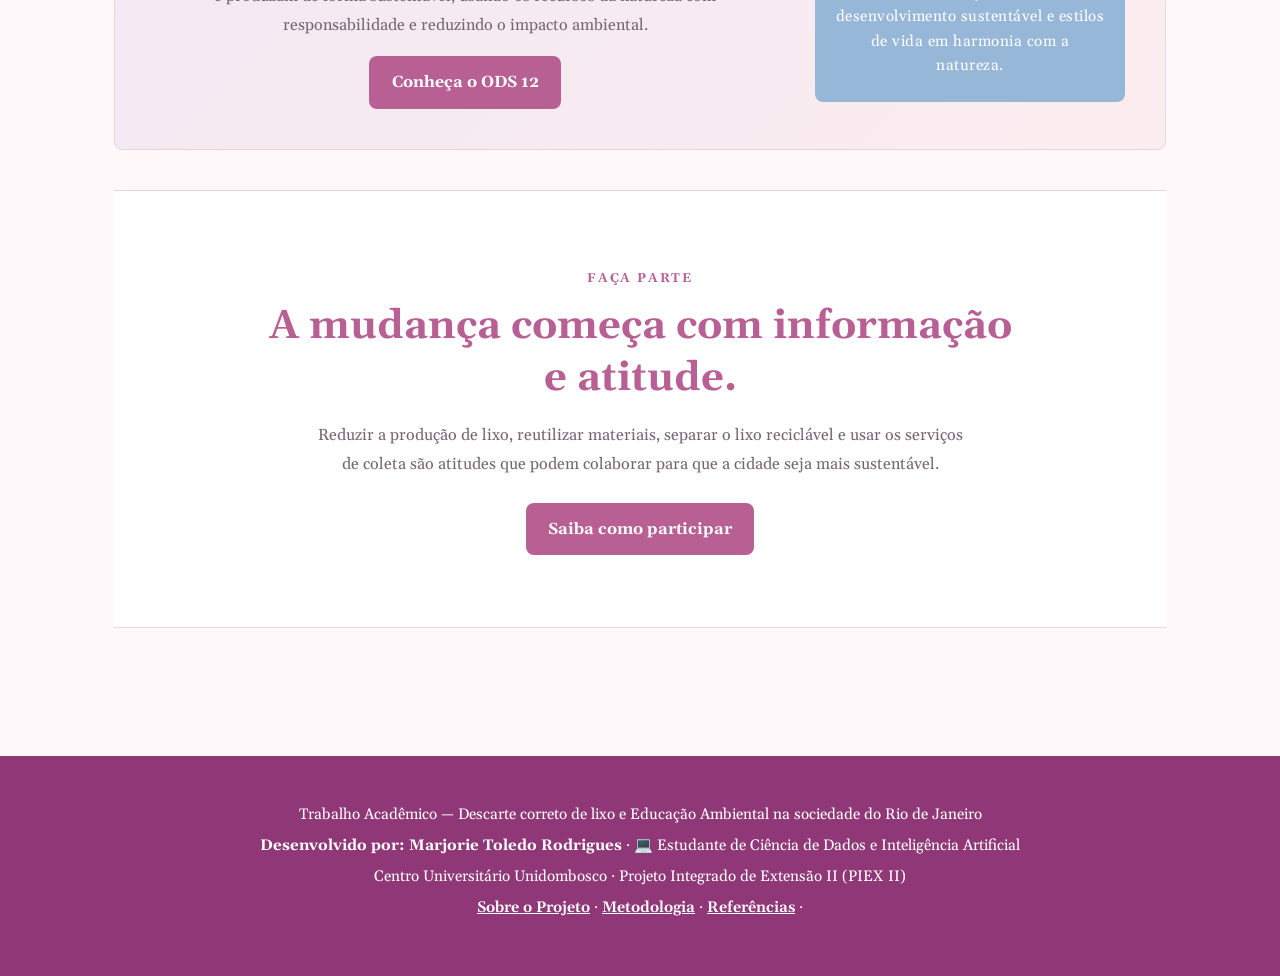
==== commit e98cfb9a: "Merge branch 'main' into teste1" ====
--- a/index.html
+++ b/index.html
@@ -46,40 +46,6 @@
       </nav>
     </div>
   </div>
-
-    <div class="header-inner">
-
-      <a href="index.html" class="logo">
-
-        <span class="logo-icon">♻️</span>
-
-        <div class="logo-text">
-
-          <h1>Resíduos Cariocas</h1>
-
-          <span>
-            Educação Ambiental · ODS 12
-          </span>
-
-        </div>
-
-      </a>
-
-
-      <nav>
-        <ul>
-          <li><a href="index.html" class="ativo">Início</a></li>
-          <li><a href="residuos-urbanos.html">Resíduos no Rio</a></li>
-          <li><a href="descarte.html">Como Descartar</a></li>
-          <li><a href="reciclagem-rj.html">Reciclagem no Rio</a></li>
-          <li><a href="educacao-ambiental.html">Educação Ambiental</a></li>
-          <li><a href="ods12.html">ODS 12</a></li>
-          <li><a href="faca-parte.html">Faça Parte</a></li>
-          <li><a href="referencias.html">Referências</a></li>
-        </ul>
-      </nav>
-
-    </div>
   </header>
 
 
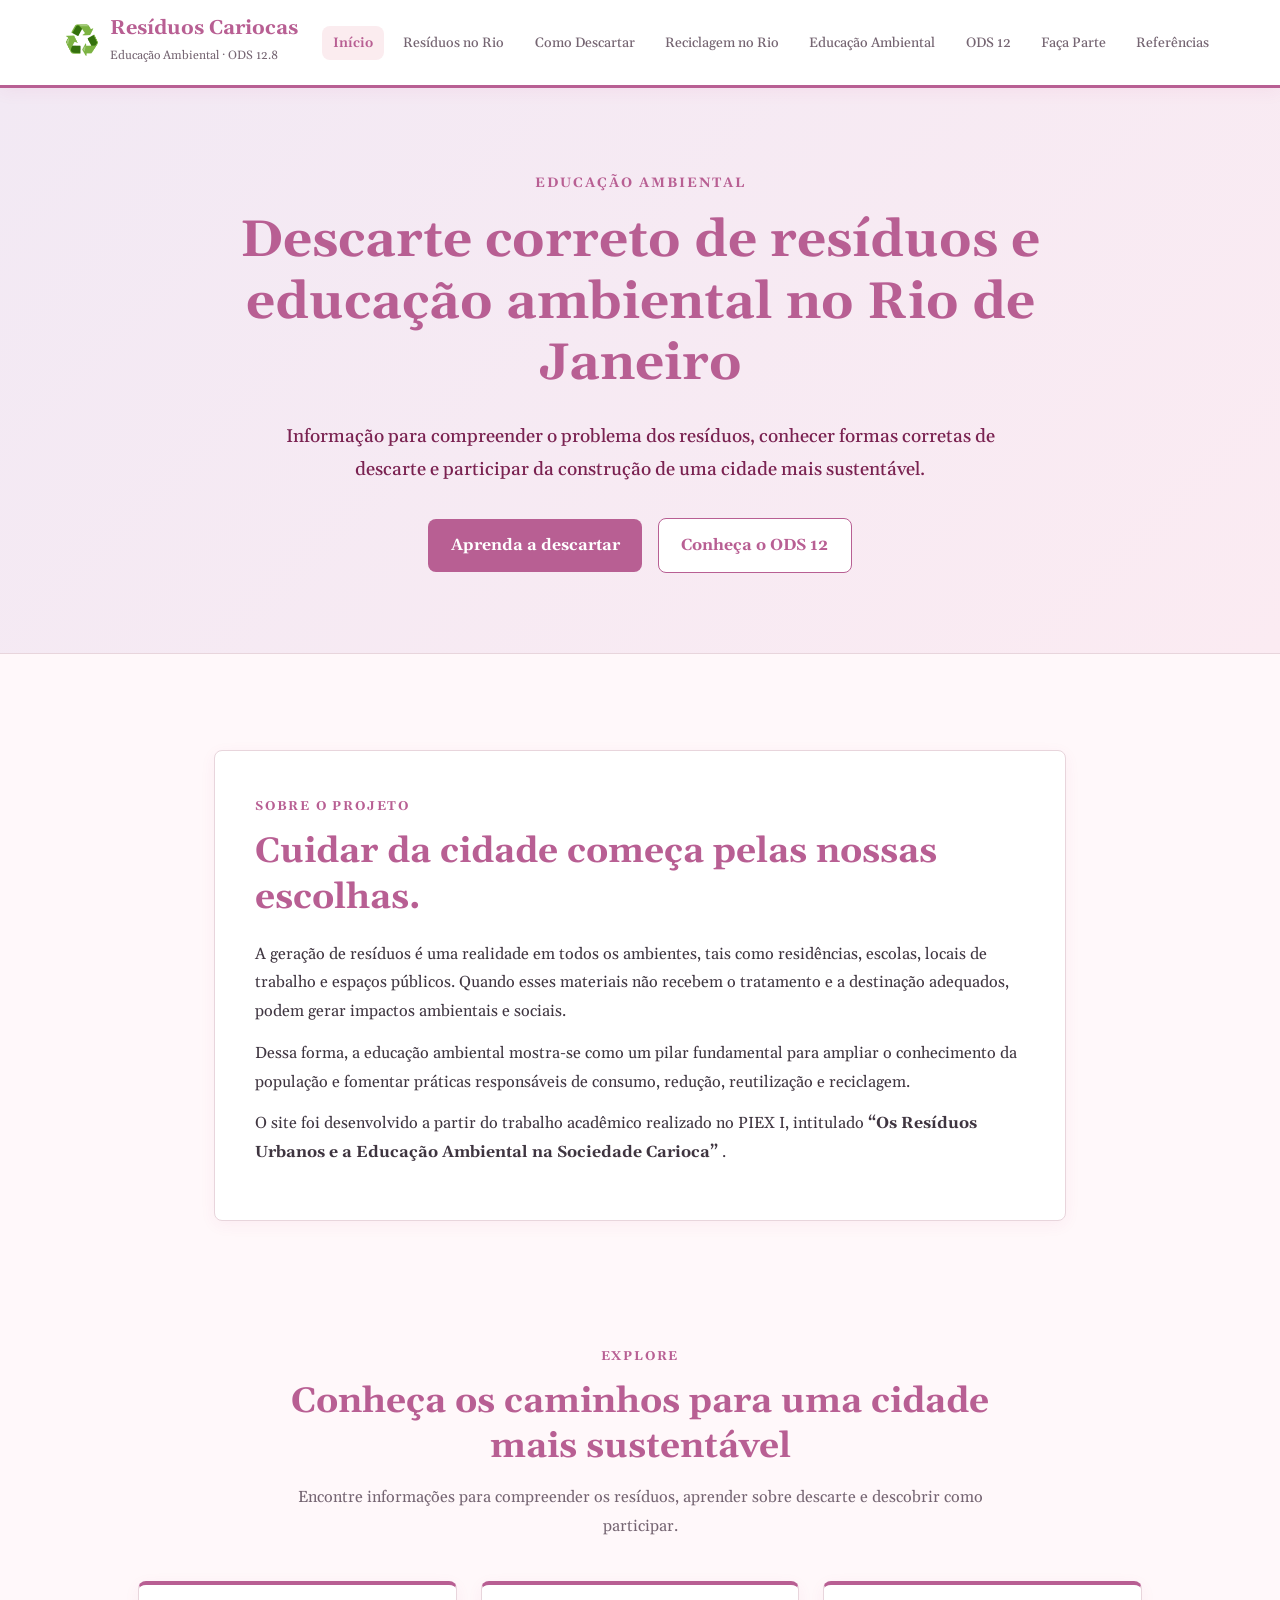
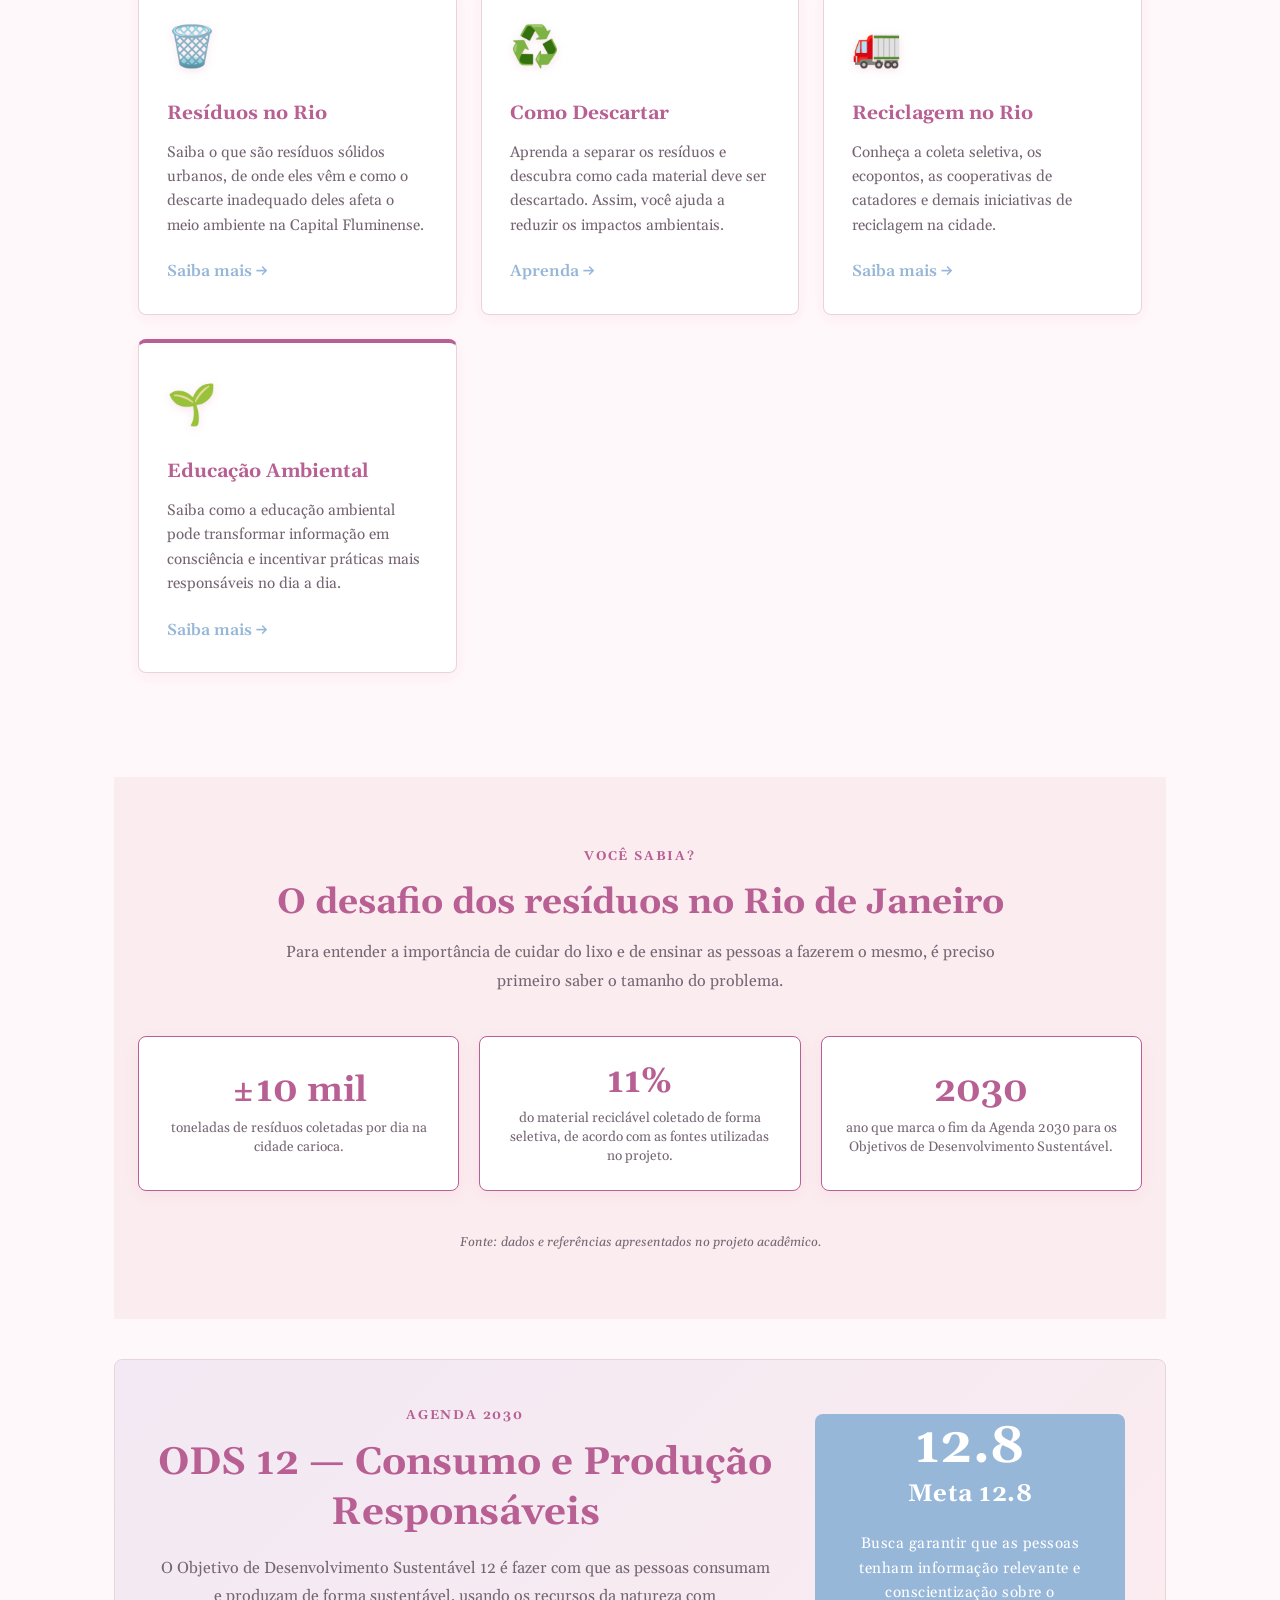
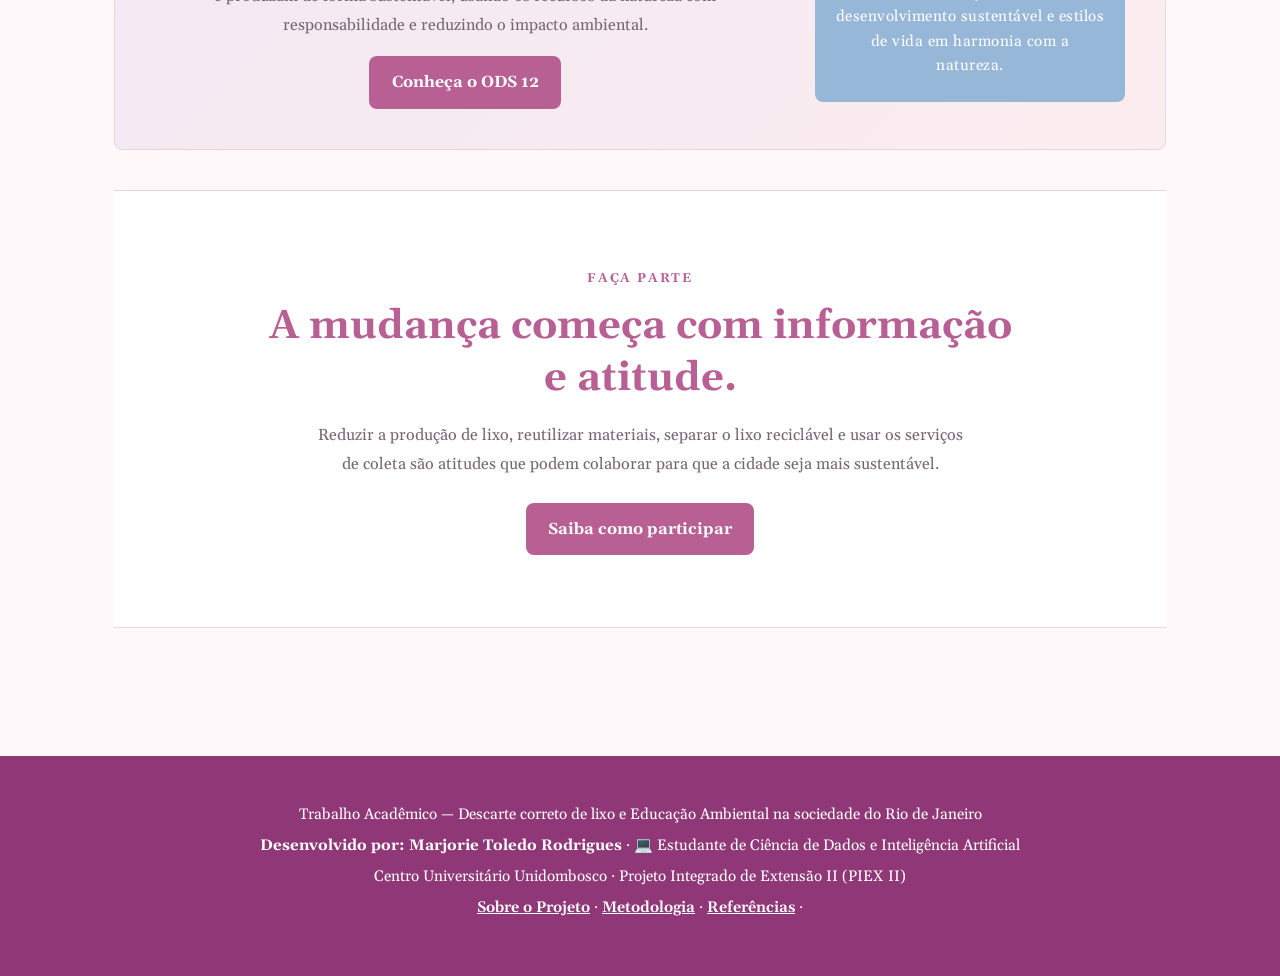
==== commit 688144d3: "att20" ====
--- a/index.html
+++ b/index.html
@@ -28,8 +28,8 @@
     <a href="index.html" class="logo">
       <span class="logo-icon">♻️</span>
       <div class="logo-text">
-        <h1>Descarte Correto do Lixo</h1>
-        <span>Educação Ambiental · ODS 12.8</span>
+       <h1>Resíduos Cariocas</h1>
+          <span>Educação Ambiental · ODS 12.8</span>
       </div>
     </a>
     <nav>
